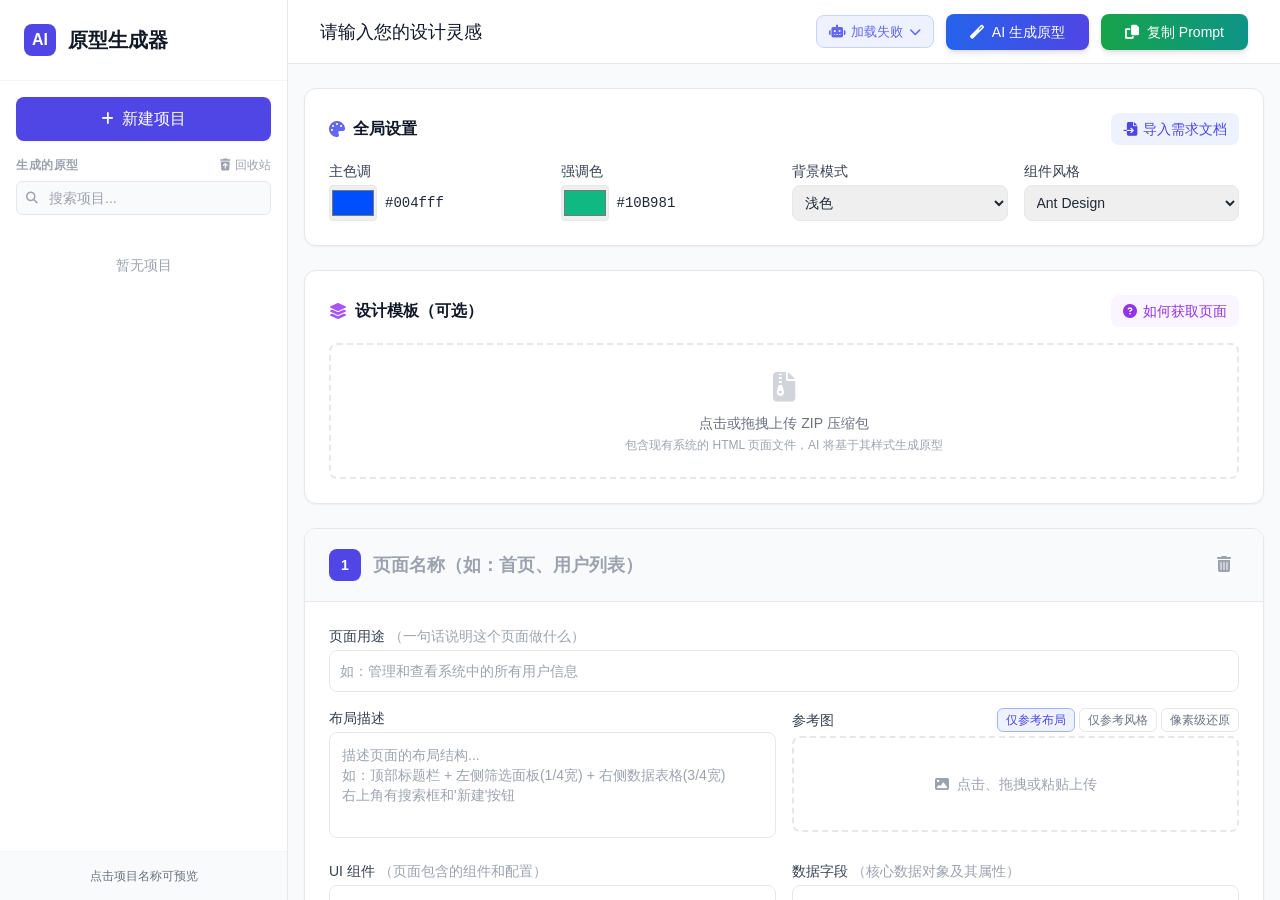
==== src/index.html @ 38dfa496 "增加历史项目提示词复制与作为新项目加载" ====
<!DOCTYPE html>
<html lang="zh-CN">

<head>
    <meta charset="UTF-8">
    <meta name="viewport" content="width=device-width, initial-scale=1.0">
    <title>AI 原型生成器</title>
    <script src="static/js/tailwindcss.js"></script>
    <link rel="stylesheet" href="static/css/all.min.css">
    <style>
        body {
            font-family: -apple-system, BlinkMacSystemFont, "Segoe UI", Roboto, "Helvetica Neue", Arial, sans-serif;
        }

        .scrollbar-thin::-webkit-scrollbar {
            width: 6px;
        }

        .scrollbar-thin::-webkit-scrollbar-track {
            background: transparent;
        }

        .scrollbar-thin::-webkit-scrollbar-thumb {
            background: #cbd5e1;
            border-radius: 3px;
        }

        .scrollbar-thin::-webkit-scrollbar-thumb:hover {
            background: #94a3b8;
        }

        /* 2行文本截断 */
        .line-clamp-2 {
            display: -webkit-box;
            -webkit-line-clamp: 2;
            line-clamp: 2;
            -webkit-box-orient: vertical;
            overflow: hidden;
            word-break: break-all;
        }

        /* 模型选择器 */
        .model-selector {
            position: relative;
        }

        .model-selector-btn {
            display: flex;
            align-items: center;
            gap: 6px;
            padding: 6px 12px;
            border-radius: 8px;
            font-size: 13px;
            color: #6366f1;
            background: #eef2ff;
            border: 1px solid #c7d2fe;
            cursor: pointer;
            transition: all 0.15s;
            white-space: nowrap;
        }

        .model-selector-btn:hover {
            background: #e0e7ff;
            border-color: #a5b4fc;
        }

        .model-dropdown {
            position: absolute;
            top: calc(100% + 4px);
            right: 0;
            background: white;
            border: 1px solid #e5e7eb;
            border-radius: 10px;
            box-shadow: 0 10px 25px rgba(0, 0, 0, 0.12);
            min-width: 220px;
            z-index: 100;
            display: none;
            overflow: hidden;
        }

        .model-dropdown.show {
            display: block;
        }

        .model-dropdown-item {
            display: flex;
            align-items: center;
            gap: 8px;
            padding: 10px 14px;
            font-size: 13px;
            cursor: pointer;
            transition: background 0.1s;
            border-bottom: 1px solid #f3f4f6;
        }

        .model-dropdown-item:last-child {
            border-bottom: none;
        }

        .model-dropdown-item:hover {
            background: #f9fafb;
        }

        .model-dropdown-item.active {
            background: #eef2ff;
            color: #4f46e5;
            font-weight: 500;
        }

        .model-dropdown-item .check {
            width: 16px;
            color: #6366f1;
        }

        .model-dropdown-footer {
            padding: 8px 14px;
            border-top: 1px solid #e5e7eb;
            background: #f9fafb;
        }

        /* 参考图选项按钮 */
        .similarity-btn {
            display: inline-flex;
            align-items: center;
            padding: 2px 8px;
            font-size: 12px;
            border-radius: 6px;
            border: 1px solid #e5e7eb;
            background: #fff;
            color: #6b7280;
            cursor: pointer;
            transition: all 0.15s;
            user-select: none;
        }

        .similarity-btn:hover {
            border-color: #a5b4fc;
            color: #4f46e5;
        }

        .similarity-btn.active {
            background: #eef2ff;
            border-color: #a5b4fc;
            color: #4f46e5;
            font-weight: 500;
        }

        /* 导出弹窗样式 */
        .export-mode-btn {
            display: flex;
            flex-direction: column;
            align-items: center;
            gap: 6px;
            padding: 14px 10px;
            border-radius: 10px;
            border: 2px solid #e5e7eb;
            background: #fff;
            cursor: pointer;
            transition: all 0.15s;
            flex: 1;
            min-width: 0;
        }

        .export-mode-btn:hover {
            border-color: #a5b4fc;
            background: #fafafa;
        }

        .export-mode-btn.active {
            border-color: #6366f1;
            background: #eef2ff;
        }

        .export-mode-btn .icon {
            font-size: 20px;
        }

        .export-mode-btn .label {
            font-size: 12px;
            font-weight: 600;
            color: #374151;
        }

        .export-mode-btn .desc {
            font-size: 11px;
            color: #9ca3af;
            text-align: center;
            line-height: 1.3;
        }

        .export-mode-btn.active .label {
            color: #4f46e5;
        }

        .export-mode-btn.active .desc {
            color: #818cf8;
        }

        .github-setup-step {
            display: flex;
            align-items: flex-start;
            gap: 12px;
            padding: 10px 0;
            border-bottom: 1px solid #f3f4f6;
        }

        .github-setup-step:last-child {
            border-bottom: none;
        }

        .github-setup-step .step-num {
            width: 22px;
            height: 22px;
            border-radius: 50%;
            background: #6366f1;
            color: #fff;
            font-size: 11px;
            font-weight: 700;
            display: flex;
            align-items: center;
            justify-content: center;
            flex-shrink: 0;
            margin-top: 1px;
        }
    </style>
</head>

<body class="bg-gray-50 text-gray-800 h-screen flex overflow-hidden">

    <!-- 左侧边栏: 项目列表 -->
    <aside class="w-72 bg-white border-r border-gray-200 flex flex-col">
        <div class="p-6 border-b border-gray-100 flex items-center gap-3">
            <div class="w-8 h-8 bg-indigo-600 rounded-lg flex items-center justify-center text-white font-bold">AI</div>
            <h1 class="text-xl font-bold text-gray-900">原型生成器</h1>
        </div>

        <div class="p-4">
            <button id="createNewBtn"
                class="w-full bg-indigo-600 hover:bg-indigo-700 text-white font-medium py-2.5 px-4 rounded-lg shadow-sm transition-all flex items-center justify-center gap-2">
                <i class="fas fa-plus text-sm"></i>
                <span>新建项目</span>
            </button>
        </div>

        <div class="px-4 pb-2">
            <div class="flex items-center justify-between">
                <h3 class="text-xs font-semibold text-gray-400 uppercase tracking-wider">生成的原型</h3>
                <button id="recycleBinBtn"
                    class="text-xs text-gray-400 hover:text-indigo-600 flex items-center gap-1 transition-colors"
                    title="回收站">
                    <i class="fas fa-trash-restore"></i>回收站
                </button>
            </div>
            <div class="mt-2 relative">
                <input type="text" id="projectSearch" placeholder="搜索项目..."
                    class="w-full pl-8 pr-3 py-1.5 text-sm border border-gray-200 rounded-md focus:outline-none focus:ring-1 focus:ring-indigo-500 bg-gray-50">
                <i class="fas fa-search absolute left-2.5 top-1/2 -translate-y-1/2 text-gray-400 text-xs"></i>
            </div>
        </div>

        <div id="projectList" class="flex-1 overflow-y-auto px-3 space-y-3 pb-4 scrollbar-thin">
            <div class="text-center py-8 text-gray-400 text-sm">加载中...</div>
        </div>

        <div class="p-4 border-t border-gray-100 bg-gray-50 text-xs text-gray-500 text-center">
            点击项目名称可预览
        </div>
    </aside>

    <!-- 主内容区 -->
    <main class="flex-1 flex flex-col min-w-0 overflow-hidden">

        <!-- 顶栏 -->
        <header class="bg-white border-b border-gray-200 h-16 flex items-center justify-between px-8">
            <h2 id="headerTitle" class="text-lg font-medium text-gray-900">请输入您的设计灵感</h2>
            <div class="flex items-center gap-3">
                <!-- 模型选择器 -->
                <div class="model-selector" id="modelSelector">
                    <button class="model-selector-btn" id="modelSelectorBtn" onclick="toggleModelDropdown(event)">
                        <i class="fas fa-robot"></i>
                        <span id="currentModelName">加载中...</span>
                        <i class="fas fa-chevron-down text-xs"></i>
                    </button>
                    <div class="model-dropdown" id="modelDropdown">
                        <div id="modelDropdownList">
                            <!-- 动态填充 -->
                        </div>
                        <div class="model-dropdown-footer">
                            <button onclick="openModelManager()"
                                class="text-xs text-indigo-600 hover:text-indigo-800 flex items-center gap-1 w-full justify-center py-1 transition">
                                <i class="fas fa-cog"></i> 管理模型
                            </button>
                        </div>
                    </div>
                </div>
                <button id="aiGenerateBtn"
                    class="bg-gradient-to-r from-blue-600 to-indigo-600 hover:from-blue-700 hover:to-indigo-700 text-white px-6 py-2 rounded-lg text-sm font-medium shadow-md hover:shadow-lg transition-all flex items-center gap-2">
                    <i class="fas fa-magic"></i> AI 生成原型
                </button>
                <button id="copyPromptBtn"
                    class="bg-gradient-to-r from-green-600 to-teal-600 hover:from-green-700 hover:to-teal-700 text-white px-6 py-2 rounded-lg text-sm font-medium shadow-md hover:shadow-lg transition-all flex items-center gap-2">
                    <i class="fas fa-copy"></i> 复制 Prompt
                </button>
            </div>
        </header>

        <!-- 工作区 -->
        <div class="flex-1 overflow-y-auto px-4 py-6">
            <div class="max-w-5xl mx-auto space-y-6">

                <!-- 全局设置 -->
                <section class="bg-white rounded-xl shadow-sm border border-gray-200 p-6">
                    <div class="flex items-center justify-between mb-4">
                        <h3 class="font-bold text-gray-900 flex items-center gap-2">
                            <i class="fas fa-palette text-indigo-500"></i> 全局设置
                        </h3>
                        <button id="importDocBtn" onclick="importRequirementsDoc()"
                            class="px-3 py-1.5 text-sm font-medium text-indigo-600 bg-indigo-50 hover:bg-indigo-100 rounded-lg transition-colors flex items-center gap-1.5">
                            <i class="fas fa-file-import"></i> 导入需求文档
                        </button>
                    </div>
                    <div class="grid grid-cols-2 md:grid-cols-4 gap-4">
                        <div>
                            <label class="block text-sm font-medium text-gray-700 mb-1">主色调</label>
                            <div class="flex items-center gap-2">
                                <input type="color" id="primaryColor" value="#004fff"
                                    class="h-9 w-12 rounded border cursor-pointer">
                                <span id="primaryColorValue" class="text-sm font-mono">#004fff</span>
                            </div>
                        </div>
                        <div>
                            <label class="block text-sm font-medium text-gray-700 mb-1">强调色</label>
                            <div class="flex items-center gap-2">
                                <input type="color" id="secondaryColor" value="#10B981"
                                    class="h-9 w-12 rounded border cursor-pointer">
                                <span id="secondaryColorValue" class="text-sm font-mono">#10B981</span>
                            </div>
                        </div>
                        <div>
                            <label class="block text-sm font-medium text-gray-700 mb-1">背景模式</label>
                            <select id="backgroundMode" class="w-full rounded-lg border-gray-200 border p-2 text-sm">
                                <option value="light">浅色</option>
                                <option value="dark">深色</option>
                            </select>
                        </div>
                        <div>
                            <label class="block text-sm font-medium text-gray-700 mb-1">组件风格</label>
                            <select id="componentStyle" class="w-full rounded-lg border-gray-200 border p-2 text-sm">
                                <option value="Ant Design">Ant Design</option>
                                <option value="Material Design">Material Design</option>
                                <option value="Tailwind UI">Tailwind UI</option>
                            </select>
                        </div>
                    </div>
                </section>

                <!-- 设计模板上传 -->
                <section class="bg-white rounded-xl shadow-sm border border-gray-200 p-6">
                    <div class="flex items-center justify-between mb-4">
                        <h3 class="font-bold text-gray-900 flex items-center gap-2">
                            <i class="fas fa-layer-group text-purple-500"></i> 设计模板（可选）
                        </h3>
                        <button onclick="showCaptureHelp()"
                            class="px-3 py-1.5 text-sm font-medium text-purple-600 bg-purple-50 hover:bg-purple-100 rounded-lg transition-colors flex items-center gap-1.5">
                            <i class="fas fa-question-circle"></i> 如何获取页面
                        </button>
                    </div>
                    <div id="templateUploadZone"
                        class="border-2 border-dashed border-gray-200 rounded-lg p-6 text-center hover:border-purple-400 cursor-pointer transition-colors"
                        onclick="document.getElementById('templateZipInput').click()"
                        ondragover="event.preventDefault(); this.classList.add('border-purple-400','bg-purple-50')"
                        ondragleave="this.classList.remove('border-purple-400','bg-purple-50')"
                        ondrop="event.preventDefault(); this.classList.remove('border-purple-400','bg-purple-50'); handleTemplateZip(event.dataTransfer.files[0])">
                        <input type="file" id="templateZipInput" class="hidden" accept=".zip"
                            onchange="handleTemplateZip(this.files[0])">
                        <div id="templateUploadContent">
                            <i class="fas fa-file-archive text-3xl text-gray-300 mb-2"></i>
                            <p class="text-sm text-gray-500">点击或拖拽上传 ZIP 压缩包</p>
                            <p class="text-xs text-gray-400 mt-1">包含现有系统的 HTML 页面文件，AI 将基于其样式生成原型</p>
                        </div>
                    </div>
                    <!-- 上传后显示的文件列表 -->
                    <div id="templateFileInfo" class="hidden mt-3">
                        <div class="flex items-center justify-between bg-green-50 border border-green-200 rounded-lg px-4 py-3">
                            <div class="flex items-center gap-2">
                                <i class="fas fa-check-circle text-green-500"></i>
                                <span id="templateFileName" class="text-sm font-medium text-green-700"></span>
                            </div>
                            <button onclick="removeTemplate()" class="text-gray-400 hover:text-red-500 transition">
                                <i class="fas fa-times"></i>
                            </button>
                        </div>
                        <div id="templateFileList" class="mt-2 text-xs text-gray-500 pl-2"></div>
                    </div>
                </section>

                <!-- 页面列表 -->
                <div id="pageCardsContainer" class="space-y-6">
                    <!-- 页面卡片将在这里动态添加 -->
                </div>

                <!-- 添加页面按钮 -->
                <button id="addPageBtn"
                    class="w-full border-2 border-dashed border-gray-300 text-gray-500 hover:border-indigo-500 hover:text-indigo-600 py-4 rounded-xl transition-all flex items-center justify-center gap-2">
                    <i class="fas fa-plus"></i> 添加新页面
                </button>

            </div>
        </div>
    </main>

    <!-- 流式生成预览弹窗 -->
    <div id="loadingModal"
        class="fixed inset-0 bg-gray-900/60 hidden items-center justify-center z-50 backdrop-blur-sm">
        <div class="bg-white rounded-2xl shadow-2xl w-full max-w-4xl max-h-[80vh] mx-4 overflow-hidden flex flex-col">
            <!-- 头部 -->
            <div class="flex items-center justify-between px-6 py-4 border-b border-gray-100">
                <div class="flex items-center gap-3">
                    <div class="w-7 h-7 border-3 border-indigo-200 border-t-indigo-600 rounded-full animate-spin"></div>
                    <div>
                        <h3 class="font-semibold text-gray-800 text-sm">AI 正在生成...</h3>
                        <p id="streamProgress" class="text-xs text-gray-400">准备中</p>
                    </div>
                </div>
                <button onclick="hideStreamingModal()"
                        class="text-gray-400 hover:text-gray-600 p-2 rounded-lg hover:bg-gray-100 transition-colors">
                    <i class="fas fa-times"></i>
                </button>
            </div>
            <!-- 流式内容预览 -->
            <div id="streamPreview"
                 class="p-4 overflow-y-auto max-h-[60vh] font-mono text-xs text-gray-600 bg-gray-50 whitespace-pre-wrap break-all leading-relaxed">
                等待AI响应...
            </div>
        </div>
    </div>

    <!-- 图片预览弹窗 -->
    <div id="imagePreviewModal"
        class="fixed inset-0 bg-black/90 hidden items-center justify-center z-50 cursor-zoom-out"
        onclick="this.classList.add('hidden')">
        <img id="fullSizeImage" class="max-w-[90vw] max-h-[90vh] object-contain rounded shadow-2xl" src=""
            alt="Preview">
    </div>

    <!-- Toast提示 -->
    <div id="toast"
        class="fixed bottom-6 right-6 bg-gray-900 text-white px-6 py-3 rounded-lg shadow-lg transform translate-y-20 opacity-0 transition-all duration-300 flex items-center gap-3 z-[9999]">
        <i id="toastIcon" class="fas fa-check-circle text-green-400"></i>
        <span id="toastMessage">操作成功</span>
    </div>

    <!-- 记录查看模态框 -->
    <div id="recordModal" class="fixed inset-0 z-50 hidden items-center justify-center">
        <div id="recordModalOverlay" class="absolute inset-0 bg-gray-900/60 backdrop-blur-sm"></div>
        <div class="relative bg-white rounded-2xl shadow-2xl w-full max-w-2xl max-h-[80vh] overflow-hidden mx-4">
            <!-- 头部 -->
            <div class="flex items-center justify-between px-6 py-4 border-b border-gray-100 bg-gray-50">
                <h3 class="font-bold text-lg text-gray-900 flex items-center gap-2">
                    <i class="fas fa-history text-indigo-500"></i> 项目记录
                </h3>
                <button id="closeRecordModal" class="text-gray-400 hover:text-gray-600 p-2">
                    <i class="fas fa-times"></i>
                </button>
            </div>

            <!-- 内容区 -->
            <div id="recordContent" class="p-6 overflow-y-auto max-h-[50vh]">
                <!-- 动态填充 -->
            </div>

            <!-- 底部操作 -->
            <div class="px-6 py-4 border-t border-gray-100 bg-gray-50 flex justify-end gap-3">
                <button onclick="closeRecordModal()"
                    class="px-4 py-2 text-gray-600 hover:bg-gray-100 rounded-lg transition">
                    关闭
                </button>
                <button id="copyPromptFromRecord"
                    class="px-4 py-2 text-gray-600 hover:bg-gray-100 border border-gray-300 rounded-lg transition flex items-center gap-2">
                    <i class="fas fa-copy"></i> 复制提示词
                </button>
                <button id="loadAsNewProject"
                    class="px-4 py-2 bg-green-600 hover:bg-green-700 text-white rounded-lg transition flex items-center gap-2">
                    <i class="fas fa-file-import"></i> 作为新项目加载
                </button>
                <button id="regenerateFromRecord"
                    class="px-4 py-2 bg-indigo-600 hover:bg-indigo-700 text-white rounded-lg transition flex items-center gap-2">
                    <i class="fas fa-redo"></i> 加载并重新生成
                </button>
            </div>
        </div>
    </div>

    <!-- 回收站弹窗 -->
    <div id="recycleBinModal" class="fixed inset-0 z-50 hidden items-center justify-center">
        <div id="recycleBinOverlay" class="absolute inset-0 bg-gray-900/60 backdrop-blur-sm"></div>
        <div class="relative bg-white rounded-2xl shadow-2xl w-full max-w-lg max-h-[70vh] overflow-hidden mx-4">
            <!-- 头部 -->
            <div class="flex items-center justify-between px-6 py-4 border-b border-gray-100 bg-gray-50">
                <h3 class="font-bold text-lg text-gray-900 flex items-center gap-2">
                    <i class="fas fa-trash-restore text-orange-500"></i> 回收站
                </h3>
                <button id="closeRecycleBinModal" class="text-gray-400 hover:text-gray-600 p-2">
                    <i class="fas fa-times"></i>
                </button>
            </div>

            <!-- 内容区 -->
            <div id="recycleBinContent" class="p-4 overflow-y-auto max-h-[50vh]">
                <div class="text-center py-8 text-gray-400 text-sm">加载中...</div>
            </div>
        </div>
    </div>

    <!-- 标题编辑弹窗 -->
    <div id="editTitleModal" class="fixed inset-0 z-50 hidden items-center justify-center">
        <div id="editTitleOverlay" class="absolute inset-0 bg-gray-900/60 backdrop-blur-sm"></div>
        <div class="relative bg-white rounded-xl shadow-2xl w-full max-w-md mx-4">
            <div class="px-6 py-4 border-b border-gray-100">
                <h3 class="font-bold text-gray-900">编辑项目标题</h3>
            </div>
            <div class="p-6">
                <input type="hidden" id="editProjectId">
                <input type="text" id="editTitleInput"
                    class="w-full px-4 py-2 border border-gray-200 rounded-lg focus:outline-none focus:ring-2 focus:ring-indigo-500 focus:border-transparent"
                    placeholder="输入新标题...">
            </div>
            <div class="px-6 py-4 border-t border-gray-100 bg-gray-50 flex justify-end gap-3">
                <button onclick="closeEditTitleModal()"
                    class="px-4 py-2 text-gray-600 hover:bg-gray-100 rounded-lg transition">取消</button>
                <button onclick="saveProjectTitle()"
                    class="px-4 py-2 bg-indigo-600 hover:bg-indigo-700 text-white rounded-lg transition">保存</button>
            </div>
        </div>
    </div>

    <!-- 模型管理弹窗 -->
    <div id="modelManagerModal" class="fixed inset-0 z-50 hidden items-center justify-center">
        <div id="modelManagerOverlay" class="absolute inset-0 bg-gray-900/60 backdrop-blur-sm"
            onclick="closeModelManager()"></div>
        <div class="relative bg-white rounded-2xl shadow-2xl w-full max-w-3xl max-h-[80vh] overflow-hidden mx-4">
            <!-- 头部 -->
            <div class="flex items-center justify-between px-6 py-4 border-b border-gray-100 bg-gray-50">
                <h3 class="font-bold text-lg text-gray-900 flex items-center gap-2">
                    <i class="fas fa-robot text-indigo-500"></i> 模型管理
                </h3>
                <button onclick="closeModelManager()" class="text-gray-400 hover:text-gray-600 p-2">
                    <i class="fas fa-times"></i>
                </button>
            </div>

            <!-- 左右布局 -->
            <div class="flex" style="height: calc(80vh - 65px); max-height: 520px;">
                <!-- 左侧：模型列表 -->
                <div class="w-1/2 border-r border-gray-100 flex flex-col">
                    <div class="px-4 pt-3 pb-2 flex items-center justify-between">
                        <span class="text-xs font-semibold text-gray-400 uppercase tracking-wider">模型列表</span>
                        <button onclick="resetModelForm()"
                            class="text-xs text-indigo-600 hover:text-indigo-800 flex items-center gap-1 transition">
                            <i class="fas fa-plus"></i> 添加
                        </button>
                    </div>
                    <div id="modelManagerList" class="flex-1 overflow-y-auto px-3 pb-3 space-y-2 scrollbar-thin">
                        <!-- 动态填充 -->
                    </div>
                </div>

                <!-- 右侧：添加/编辑表单 -->
                <div class="w-1/2 flex flex-col bg-gray-50/50">
                    <div class="px-5 pt-4 pb-3">
                        <h4 id="modelFormTitle" class="text-sm font-semibold text-gray-700">添加新模型</h4>
                    </div>
                    <div class="flex-1 overflow-y-auto px-5 pb-4">
                        <input type="hidden" id="editModelId">
                        <div class="grid grid-cols-2 gap-3 mb-3">
                            <div>
                                <label class="block text-xs text-gray-500 mb-1">显示名称 <span
                                        class="text-red-400">*</span></label>
                                <input type="text" id="modelFormName" placeholder="如: GPT-4o"
                                    class="w-full px-3 py-1.5 text-sm border border-gray-200 rounded-lg focus:outline-none focus:ring-1 focus:ring-indigo-500">
                            </div>
                            <div>
                                <label class="block text-xs text-gray-500 mb-1">提供商</label>
                                <input type="text" id="modelFormProvider" placeholder="如: OpenAI"
                                    class="w-full px-3 py-1.5 text-sm border border-gray-200 rounded-lg focus:outline-none focus:ring-1 focus:ring-indigo-500">
                            </div>
                        </div>
                        <div class="mb-3">
                            <label class="block text-xs text-gray-500 mb-1">模型标识 (API model 参数) <span
                                    class="text-red-400">*</span></label>
                            <input type="text" id="modelFormModel" placeholder="如: gpt-4o"
                                class="w-full px-3 py-1.5 text-sm border border-gray-200 rounded-lg focus:outline-none focus:ring-1 focus:ring-indigo-500">
                        </div>
                        <div class="mb-3">
                            <label class="block text-xs text-gray-500 mb-1">API Base URL <span
                                    class="text-red-400">*</span></label>
                            <input type="text" id="modelFormBaseUrl" placeholder="如: https://api.openai.com/v1"
                                class="w-full px-3 py-1.5 text-sm border border-gray-200 rounded-lg focus:outline-none focus:ring-1 focus:ring-indigo-500">
                        </div>
                        <div class="mb-3">
                            <label class="block text-xs text-gray-500 mb-1">API Key <span
                                    class="text-red-400">*</span></label>
                            <input type="password" id="modelFormApiKey" placeholder="sk-..."
                                class="w-full px-3 py-1.5 text-sm border border-gray-200 rounded-lg focus:outline-none focus:ring-1 focus:ring-indigo-500">
                        </div>
                        <div class="mb-4">
                            <label class="flex items-center gap-2 cursor-pointer select-none">
                                <input type="checkbox" id="modelFormMultimodal"
                                    class="w-4 h-4 text-indigo-600 border-gray-300 rounded focus:ring-indigo-500">
                                <span class="text-sm text-gray-700">多模态</span>
                                <span class="text-xs text-gray-400">（支持图片识别）</span>
                            </label>
                        </div>
                        <div class="flex gap-3 mb-3">
                            <div class="flex-1">
                                <label class="block text-xs text-gray-500 mb-1">Max Tokens</label>
                                <input type="number" id="modelFormMaxTokens" placeholder="如: 4096"
                                    class="w-full px-3 py-1.5 text-sm border border-gray-200 rounded-lg focus:outline-none focus:ring-1 focus:ring-indigo-500">
                            </div>
                            <div class="flex-1">
                                <label class="block text-xs text-gray-500 mb-1">超时时间 (秒)</label>
                                <input type="number" id="modelFormTimeout" placeholder="如: 300"
                                    class="w-full px-3 py-1.5 text-sm border border-gray-200 rounded-lg focus:outline-none focus:ring-1 focus:ring-indigo-500">
                            </div>
                        </div>
                        <div class="flex gap-2">
                            <button onclick="saveModelForm()"
                                class="flex-1 bg-indigo-600 hover:bg-indigo-700 text-white py-2 rounded-lg text-sm font-medium transition">
                                <i class="fas fa-save"></i> 保存
                            </button>
                            <button onclick="resetModelForm()"
                                class="px-4 py-2 text-gray-600 hover:bg-gray-100 rounded-lg text-sm transition">
                                取消
                            </button>
                        </div>
                    </div>
                </div>
            </div>
        </div>
    </div>

    <!-- 导出 & 分享弹窗 -->
    <div id="exportModal" class="fixed inset-0 z-50 hidden items-center justify-center">
        <div id="exportModalOverlay" class="absolute inset-0 bg-gray-900/60 backdrop-blur-sm"
            onclick="closeExportModal()"></div>
        <div class="relative bg-white rounded-2xl shadow-2xl w-full max-w-lg mx-4 overflow-hidden">
            <!-- 头部 -->
            <div
                class="flex items-center justify-between px-6 py-4 border-b border-gray-100 bg-gradient-to-r from-indigo-50 to-purple-50">
                <div>
                    <h3 class="font-bold text-lg text-gray-900 flex items-center gap-2">
                        <i class="fas fa-paper-plane text-indigo-500"></i> 导出 & 分享
                    </h3>
                    <p id="exportModalProjectName" class="text-sm text-gray-500 mt-0.5"></p>
                </div>
                <button onclick="closeExportModal()"
                    class="text-gray-400 hover:text-gray-600 p-2 rounded-lg hover:bg-white/60 transition">
                    <i class="fas fa-times"></i>
                </button>
            </div>

            <div class="p-5 space-y-5">
                <!-- 本地导出区 -->
                <div>
                    <h4 class="text-sm font-semibold text-gray-700 mb-3 flex items-center gap-2">
                        <i class="fas fa-download text-blue-500"></i> 本地导出
                    </h4>
                    <div class="grid grid-cols-2 gap-2 mb-3">
                        <div class="export-mode-btn active" id="exportModePreview"
                            onclick="selectExportMode('preview')">
                            <span class="icon">🖼️</span>
                            <span class="label">纯净版</span>
                            <span class="desc">直接在浏览器<br>打开查看</span>
                        </div>
                        <div class="export-mode-btn" id="exportModeDev" onclick="selectExportMode('dev')">
                            <span class="icon">🔬</span>
                            <span class="label">研发版</span>
                            <span class="desc">含PRD文档<br>和页面流程图</span>
                        </div>
                        <div class="export-mode-btn" id="exportModeEmbedded" onclick="selectExportMode('embedded')">
                            <span class="icon">📦</span>
                            <span class="label">内嵌版</span>
                            <span class="desc">单文件分享<br>图片内嵌其中</span>
                        </div>
                        <div class="export-mode-btn" id="exportModeFigma" onclick="selectExportMode('figma')">
                            <span class="icon">🎨</span>
                            <span class="label">Figma</span>
                            <span class="desc">导出JSON<br>在Figma中导入</span>
                        </div>
                    </div>
                    <button onclick="doLocalExport()" id="localExportBtn"
                        class="w-full bg-blue-600 hover:bg-blue-700 text-white py-2.5 rounded-lg text-sm font-medium transition flex items-center justify-center gap-2">
                        <i class="fas fa-download"></i> <span id="exportBtnText">导出到本地</span>
                    </button>
                </div>

                <div class="border-t border-gray-100"></div>

                <!-- GitHub Pages 发布区 -->
                <div>
                    <h4 class="text-sm font-semibold text-gray-700 mb-3 flex items-center gap-2">
                        <i class="fab fa-github text-gray-800"></i> 在线分享 (GitHub Pages)
                        <span class="text-xs text-gray-400 font-normal">发布后可分享链接给任何人</span>
                    </h4>

                    <!-- 未配置 GitHub 时显示 -->
                    <div id="githubNotConfigured" class="hidden">
                        <div
                            class="bg-amber-50 border border-amber-200 rounded-lg p-3 mb-3 flex items-start gap-2 text-sm text-amber-700">
                            <i class="fas fa-exclamation-triangle mt-0.5 flex-shrink-0"></i>
                            <span>需要先配置 GitHub Token 才能使用发布功能</span>
                        </div>
                        <button onclick="openGithubSetup()"
                            class="w-full border-2 border-dashed border-indigo-300 text-indigo-600 hover:border-indigo-500 hover:bg-indigo-50 py-2.5 rounded-lg text-sm font-medium transition flex items-center justify-center gap-2">
                            <i class="fas fa-cog"></i> 配置 GitHub（一次配置永久使用）
                        </button>
                    </div>

                    <!-- 已配置 GitHub 时显示 -->
                    <div id="githubConfigured" class="hidden space-y-3">
                        <div id="githubConfigInfo"
                            class="flex items-center justify-between bg-gray-50 rounded-lg px-3 py-2 text-sm">
                            <span class="text-gray-600 flex items-center gap-1.5">
                                <i class="fab fa-github text-gray-500"></i>
                                <span id="githubRepoDisplay" class="font-mono text-xs"></span>
                            </span>
                            <button onclick="openGithubSetup()"
                                class="text-xs text-indigo-500 hover:text-indigo-700 transition">修改配置</button>
                        </div>

                        <!-- 发布链接（已发布时显示） -->
                        <div id="githubPublishedInfo" class="hidden bg-green-50 border border-green-200 rounded-lg p-3">
                            <div class="flex items-center gap-2 mb-2">
                                <i class="fas fa-check-circle text-green-500"></i>
                                <span class="text-sm font-medium text-green-700">已发布</span>
                                <span class="text-xs text-green-500" id="githubPublishedAt"></span>
                            </div>
                            <div class="flex items-center gap-2">
                                <input id="githubPublishedUrl" type="text" readonly
                                    class="flex-1 text-xs bg-white border border-green-200 rounded px-2 py-1.5 text-gray-700 font-mono truncate cursor-pointer"
                                    onclick="this.select()">
                                <button onclick="copyGithubUrl()"
                                    class="flex-shrink-0 px-2 py-1.5 bg-green-600 text-white text-xs rounded hover:bg-green-700 transition"
                                    title="复制链接">
                                    <i class="fas fa-copy"></i>
                                </button>
                                <button onclick="openGithubUrl()"
                                    class="flex-shrink-0 px-2 py-1.5 bg-indigo-600 text-white text-xs rounded hover:bg-indigo-700 transition"
                                    title="在浏览器打开">
                                    <i class="fas fa-external-link-alt"></i>
                                </button>
                            </div>
                        </div>

                        <!-- 发布模式选择 -->
                        <div class="mb-3">
                            <label class="block text-xs font-medium text-gray-700 mb-1.5">发布模式</label>
                            <div class="flex bg-gray-100 rounded-lg p-1 gap-1">
                                <label class="flex-1 text-center cursor-pointer">
                                    <input type="radio" name="githubPublishMode" value="preview" class="peer sr-only"
                                        checked>
                                    <div
                                        class="py-1.5 text-xs font-medium text-gray-500 rounded-md peer-checked:bg-white peer-checked:text-indigo-600 peer-checked:shadow-sm transition">
                                        纯净版</div>
                                </label>
                                <label class="flex-1 text-center cursor-pointer">
                                    <input type="radio" name="githubPublishMode" value="dev" class="peer sr-only">
                                    <div
                                        class="py-1.5 text-xs font-medium text-gray-500 rounded-md peer-checked:bg-white peer-checked:text-indigo-600 peer-checked:shadow-sm transition">
                                        研发版</div>
                                </label>
                                <label class="flex-1 text-center cursor-pointer">
                                    <input type="radio" name="githubPublishMode" value="embedded" class="peer sr-only">
                                    <div
                                        class="py-1.5 text-xs font-medium text-gray-500 rounded-md peer-checked:bg-white peer-checked:text-indigo-600 peer-checked:shadow-sm transition">
                                        内嵌版</div>
                                </label>
                            </div>
                        </div>

                        <div class="flex gap-2">
                            <button onclick="doGitHubPublish()" id="githubPublishBtn"
                                class="flex-1 bg-gray-900 hover:bg-gray-700 text-white py-2.5 rounded-lg text-sm font-medium transition flex items-center justify-center gap-2">
                                <i class="fab fa-github"></i> <span id="githubPublishBtnText">立即发布</span>
                            </button>
                            <button onclick="doGitHubUnpublish()" id="githubUnpublishBtn"
                                class="hidden px-4 bg-red-50 hover:bg-red-100 text-red-600 border border-red-200 py-2.5 rounded-lg text-sm font-medium transition flex items-center justify-center gap-2"
                                title="取消发布并删除 GitHub 上的文件">
                                <i class="fas fa-trash-alt"></i> <span class="hidden sm:inline">取消发布</span>
                            </button>
                        </div>
                        <p class="text-xs text-center text-gray-400 mt-2">发布后约 1-3 分钟链接生效 · 更新内容可重新发布</p>
                    </div>
                </div>
            </div>
        </div>
    </div>

    <!-- GitHub 配置引导弹窗 -->
    <div id="githubSetupModal" class="fixed inset-0 z-[60] hidden items-center justify-center">
        <div class="absolute inset-0 bg-gray-900/70 backdrop-blur-sm" onclick="closeGithubSetup()"></div>
        <div class="relative bg-white rounded-2xl shadow-2xl w-full max-w-md mx-4 overflow-hidden">
            <!-- 头部 -->
            <div
                class="flex items-center justify-between px-6 py-4 border-b border-gray-100 bg-gradient-to-r from-gray-900 to-gray-800">
                <h3 class="font-bold text-white flex items-center gap-2">
                    <i class="fab fa-github"></i> 配置 GitHub Pages 发布
                </h3>
                <button onclick="closeGithubSetup()" class="text-gray-400 hover:text-white p-1 transition">
                    <i class="fas fa-times"></i>
                </button>
            </div>

            <div class="p-5">
                <!-- 步骤 1 -->
                <div class="github-setup-step">
                    <div class="step-num">1</div>
                    <div class="flex-1">
                        <p class="text-sm font-semibold text-gray-800 mb-1">创建 Personal Access Token</p>
                        <ol class="text-xs text-gray-500 space-y-0.5 list-none">
                            <li>① 打开 GitHub Settings → Developer settings → Tokens (classic)</li>
                            <li>② Token名称：填 <code class="bg-gray-100 px-1 rounded">prototype-publisher</code></li>
                            <li>③ 权限勾选：<strong>repo</strong>（私有仓库）或 <strong>public_repo</strong>（公开仓库）</li>
                            <li>④ 点击「Generate token」并复制</li>
                        </ol>
                        <button onclick="window.open('https://github.com/settings/tokens/new','_blank')"
                            class="mt-2 text-xs px-3 py-1.5 bg-gray-900 text-white rounded-lg hover:bg-gray-700 transition flex items-center gap-1.5 w-fit">
                            <i class="fab fa-github"></i> 打开 GitHub Token 设置页
                        </button>
                    </div>
                </div>

                <!-- 步骤 2 -->
                <div class="github-setup-step">
                    <div class="step-num">2</div>
                    <div class="flex-1">
                        <p class="text-sm font-semibold text-gray-800 mb-2">填写配置信息</p>
                        <div class="space-y-2">
                            <div>
                                <label class="text-xs text-gray-500 mb-1 block">GitHub 用户名 <span
                                        class="text-red-400">*</span></label>
                                <input type="text" id="setupUsername" placeholder="如: johndoe"
                                    class="w-full px-3 py-2 text-sm border border-gray-200 rounded-lg focus:outline-none focus:ring-2 focus:ring-indigo-500">
                            </div>
                            <div>
                                <label class="text-xs text-gray-500 mb-1 block">仓库名称（不存在会自动创建）</label>
                                <input type="text" id="setupRepo" placeholder="my-prototypes" value="my-prototypes"
                                    class="w-full px-3 py-2 text-sm border border-gray-200 rounded-lg focus:outline-none focus:ring-2 focus:ring-indigo-500">
                            </div>
                            <div>
                                <label class="text-xs text-gray-500 mb-1 block">Personal Access Token <span
                                        class="text-red-400">*</span></label>
                                <input type="password" id="setupToken" placeholder="ghp_..."
                                    class="w-full px-3 py-2 text-sm border border-gray-200 rounded-lg focus:outline-none focus:ring-2 focus:ring-indigo-500">
                            </div>
                        </div>
                    </div>
                </div>

                <!-- 测试结果 -->
                <div id="githubTestResult" class="hidden text-sm px-3 py-2 rounded-lg mb-3"></div>

                <!-- 操作按钮 -->
                <div class="flex gap-2 mt-4">
                    <button onclick="testGithubConnection()" id="testConnBtn"
                        class="flex-1 border border-gray-200 text-gray-700 hover:bg-gray-50 py-2 rounded-lg text-sm font-medium transition flex items-center justify-center gap-1.5">
                        <i class="fas fa-plug"></i> 测试连接
                    </button>
                    <button onclick="saveGithubConfig()" id="saveGithubBtn"
                        class="flex-1 bg-indigo-600 hover:bg-indigo-700 text-white py-2 rounded-lg text-sm font-medium transition flex items-center justify-center gap-1.5">
                        <i class="fas fa-save"></i> 保存配置
                    </button>
                </div>
            </div>
        </div>
    </div>

    <!-- 确认取消发布弹窗 -->
    <div id="unpublishConfirmModal" class="fixed inset-0 z-[70] hidden items-center justify-center">
        <div class="absolute inset-0 bg-gray-900/70 backdrop-blur-sm" onclick="closeUnpublishConfirmModal()"></div>
        <div class="relative bg-white rounded-2xl shadow-2xl w-full max-w-sm mx-4 overflow-hidden">
            <div class="p-6 text-center">
                <div
                    class="w-12 h-12 rounded-full bg-red-50 text-red-500 flex items-center justify-center mx-auto mb-4 text-xl">
                    <i class="fas fa-exclamation-triangle"></i>
                </div>
                <h3 class="text-lg font-bold text-gray-900 mb-2">确认取消发布？</h3>
                <p class="text-sm text-gray-500 mb-6">确定要取消发布此原型并从 GitHub Pages 删除相关文件吗？<br><span
                        class="text-red-500 font-medium mt-1 inline-block">此操作不可恢复。</span></p>
                <div class="flex gap-3 w-full">
                    <button onclick="closeUnpublishConfirmModal()"
                        class="flex-1 py-2.5 border border-gray-200 text-gray-700 hover:bg-gray-50 rounded-lg text-sm font-medium transition">
                        再想想
                    </button>
                    <button onclick="executeGitHubUnpublish()" id="confirmUnpublishBtn"
                        class="flex-1 py-2.5 bg-red-600 hover:bg-red-700 text-white rounded-lg text-sm font-medium transition flex items-center justify-center gap-2">
                        <i class="fas fa-trash-alt"></i> 确认取消
                    </button>
                </div>
            </div>
        </div>
    </div>

    <!-- 页面捕获帮助模态框 -->
    <div id="captureHelpModal"
        class="fixed inset-0 bg-gray-900/60 hidden items-center justify-center z-50 backdrop-blur-sm">
        <div class="bg-white rounded-2xl shadow-2xl w-full max-w-2xl max-h-[80vh] mx-4 overflow-hidden flex flex-col">
            <div class="flex items-center justify-between px-6 py-4 border-b border-gray-100">
                <h3 class="font-bold text-gray-900 flex items-center gap-2">
                    <i class="fas fa-camera text-purple-500"></i> 如何捕获现有系统页面
                </h3>
                <button onclick="closeCaptureHelp()"
                    class="text-gray-400 hover:text-gray-600 transition">
                    <i class="fas fa-times text-lg"></i>
                </button>
            </div>
            <div class="overflow-y-auto p-6 space-y-5">
                <!-- 方法一：SingleFile -->
                <div class="bg-blue-50 border border-blue-200 rounded-xl p-4">
                    <h4 class="font-semibold text-blue-800 flex items-center gap-2 mb-2">
                        <span class="bg-blue-600 text-white text-xs px-2 py-0.5 rounded-full">推荐</span>
                        方法一：SingleFile 扩展（最完整）
                    </h4>
                    <ol class="text-sm text-blue-700 space-y-1.5 list-decimal list-inside">
                        <li>安装 Chrome 扩展 <strong>SingleFile</strong></li>
                        <li>在现有系统中打开目标页面</li>
                        <li>点击 SingleFile 扩展图标，等待保存完成</li>
                        <li>自动下载为单个自包含 HTML 文件</li>
                        <li>将多个 HTML 文件打包成 ZIP 上传</li>
                    </ol>
                    <div class="flex flex-wrap gap-2 mt-3">
                        <span class="text-xs bg-blue-100 text-blue-600 px-2 py-0.5 rounded">跨域CSS全部内联</span>
                        <span class="text-xs bg-blue-100 text-blue-600 px-2 py-0.5 rounded">图片转为内嵌</span>
                        <span class="text-xs bg-blue-100 text-blue-600 px-2 py-0.5 rounded">VPN页面可用</span>
                        <span class="text-xs bg-blue-100 text-blue-600 px-2 py-0.5 rounded">完全离线可用</span>
                    </div>
                </div>

                <!-- 方法二：Bookmarklet -->
                <div class="bg-green-50 border border-green-200 rounded-xl p-4">
                    <h4 class="font-semibold text-green-800 flex items-center gap-2 mb-2">
                        <span class="bg-green-600 text-white text-xs px-2 py-0.5 rounded-full">快速</span>
                        方法二：页面捕获书签（零安装）
                    </h4>
                    <div class="my-3">
                        <a id="bookmarkletLink" href="#"
                            onclick="event.preventDefault(); alert('请将此按钮拖拽到浏览器书签栏使用，不要直接点击。')"
                            class="inline-flex items-center gap-2 px-4 py-2 bg-green-600 hover:bg-green-700 text-white rounded-lg text-sm font-medium cursor-move shadow-sm transition">
                            <i class="fas fa-bookmark"></i> 捕获页面 ← 拖到书签栏
                        </a>
                    </div>
                    <ol class="text-sm text-green-700 space-y-1.5 list-decimal list-inside">
                        <li>将上方绿色按钮<strong>拖拽</strong>到浏览器书签栏</li>
                        <li>在目标页面点击书签栏的「捕获页面」</li>
                        <li>自动下载 HTML 文件</li>
                        <li>将多个 HTML 打包成 ZIP 上传</li>
                    </ol>
                    <div class="flex flex-wrap gap-2 mt-3">
                        <span class="text-xs bg-green-100 text-green-600 px-2 py-0.5 rounded">无需安装</span>
                        <span class="text-xs bg-green-100 text-green-600 px-2 py-0.5 rounded">VPN页面可用</span>
                        <span class="text-xs bg-yellow-100 text-yellow-600 px-2 py-0.5 rounded">图片不内嵌</span>
                        <span class="text-xs bg-yellow-100 text-yellow-600 px-2 py-0.5 rounded">不含动态样式</span>
                    </div>
                </div>

                <!-- 方法三：Ctrl+S -->
                <div class="bg-gray-50 border border-gray-200 rounded-xl p-4">
                    <h4 class="font-semibold text-gray-700 mb-2">方法三：浏览器另存为</h4>
                    <p class="text-sm text-gray-600">
                        按 <kbd class="px-1.5 py-0.5 bg-gray-200 rounded text-xs font-mono">Ctrl+S</kbd>
                        保存类型选「网页，完整」，将保存的 HTML 和配套文件夹一起打包成 ZIP。
                    </p>
                </div>
            </div>
            <div class="px-6 py-4 border-t border-gray-100">
                <button onclick="closeCaptureHelp()"
                    class="w-full py-2.5 bg-gray-100 hover:bg-gray-200 text-gray-700 rounded-lg text-sm font-medium transition">
                    关闭
                </button>
            </div>
        </div>
    </div>

    <script src="script.js?v=20260225"></script>
</body>

</html>
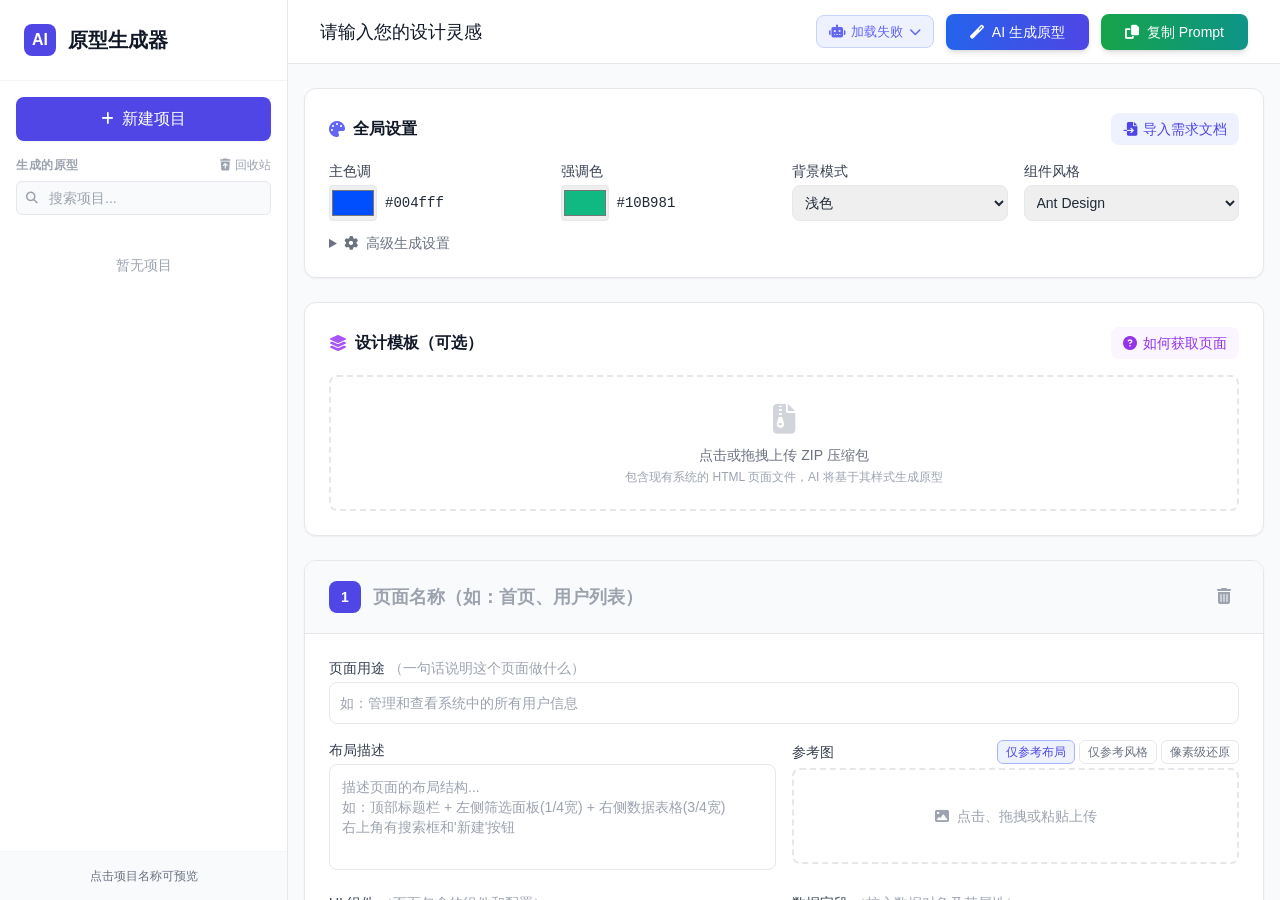
==== commit b2dae40c: "harness+sdd探索改造" ====
--- a/src/index.html
+++ b/src/index.html
@@ -352,6 +352,49 @@
                             </select>
                         </div>
                     </div>
+
+                    <!-- 高级生成设置（默认折叠） -->
+                    <details class="mt-3">
+                        <summary class="cursor-pointer text-sm text-gray-500 hover:text-indigo-600 select-none">
+                            <i class="fas fa-cog mr-1"></i> 高级生成设置
+                        </summary>
+                        <div class="mt-3 space-y-3 pl-1">
+                            <!-- 多页生成模式 -->
+                            <div class="flex items-center justify-between">
+                                <label class="text-sm text-gray-600">多页生成模式</label>
+                                <select id="multiPageMode" class="text-sm border border-gray-200 rounded-lg px-2 py-1.5">
+                                    <option value="conversation">多轮对话（推荐）</option>
+                                    <option value="independent">独立生成</option>
+                                </select>
+                            </div>
+                            <!-- 上下文压缩阈值 -->
+                            <div class="flex items-center justify-between">
+                                <label class="text-sm text-gray-600">上下文压缩阈值 (%)</label>
+                                <div class="flex items-center gap-2">
+                                    <input type="range" id="compactThreshold" min="40" max="85" value="65"
+                                           class="w-28" oninput="document.getElementById('compactThresholdValue').textContent=this.value+'%'">
+                                    <span id="compactThresholdValue" class="text-sm text-gray-500 w-8">65%</span>
+                                </div>
+                            </div>
+                            <!-- 生成策略 -->
+                            <div class="flex items-center justify-between">
+                                <label class="text-sm text-gray-600">生成策略</label>
+                                <select id="generationStrategy" class="text-sm border border-gray-200 rounded-lg px-2 py-1.5">
+                                    <option value="auto">自动（推荐）</option>
+                                    <option value="multi_round">强制多轮</option>
+                                    <option value="single">强制单次</option>
+                                </select>
+                            </div>
+                            <!-- 压缩方式 -->
+                            <div class="flex items-center justify-between">
+                                <label class="text-sm text-gray-600">上下文压缩方式</label>
+                                <select id="compactMode" class="text-sm border border-gray-200 rounded-lg px-2 py-1.5">
+                                    <option value="ai">AI 智能压缩（推荐）</option>
+                                    <option value="truncate">快速截断</option>
+                                </select>
+                            </div>
+                        </div>
+                    </details>
                 </section>
 
                 <!-- 设计模板上传 -->
@@ -620,6 +663,18 @@
                             <div class="flex-1">
                                 <label class="block text-xs text-gray-500 mb-1">超时时间 (秒)</label>
                                 <input type="number" id="modelFormTimeout" placeholder="如: 300"
+                                    class="w-full px-3 py-1.5 text-sm border border-gray-200 rounded-lg focus:outline-none focus:ring-1 focus:ring-indigo-500">
+                            </div>
+                        </div>
+                        <div class="flex gap-3 mb-3">
+                            <div class="flex-1">
+                                <label class="block text-xs text-gray-500 mb-1">上下文长度 <span class="text-gray-400">(tokens)</span></label>
+                                <input type="number" id="modelFormMaxContextTokens" placeholder="如: 128000"
+                                    class="w-full px-3 py-1.5 text-sm border border-gray-200 rounded-lg focus:outline-none focus:ring-1 focus:ring-indigo-500">
+                            </div>
+                            <div class="flex-1">
+                                <label class="block text-xs text-gray-500 mb-1">最大输出长度 <span class="text-gray-400">(tokens)</span></label>
+                                <input type="number" id="modelFormMaxOutputTokens" placeholder="如: 4096"
                                     class="w-full px-3 py-1.5 text-sm border border-gray-200 rounded-lg focus:outline-none focus:ring-1 focus:ring-indigo-500">
                             </div>
                         </div>
@@ -981,7 +1036,10 @@
         </div>
     </div>
 
-    <script src="script.js?v=20260225"></script>
+    <script src="static/js/diff.min.js"></script>
+    <script src="static/js/diff-viewer.js"></script>
+    <script src="script.js?v=20260507"></script>
+    <script src="generation-panel.js"></script>
 </body>
 
 </html>
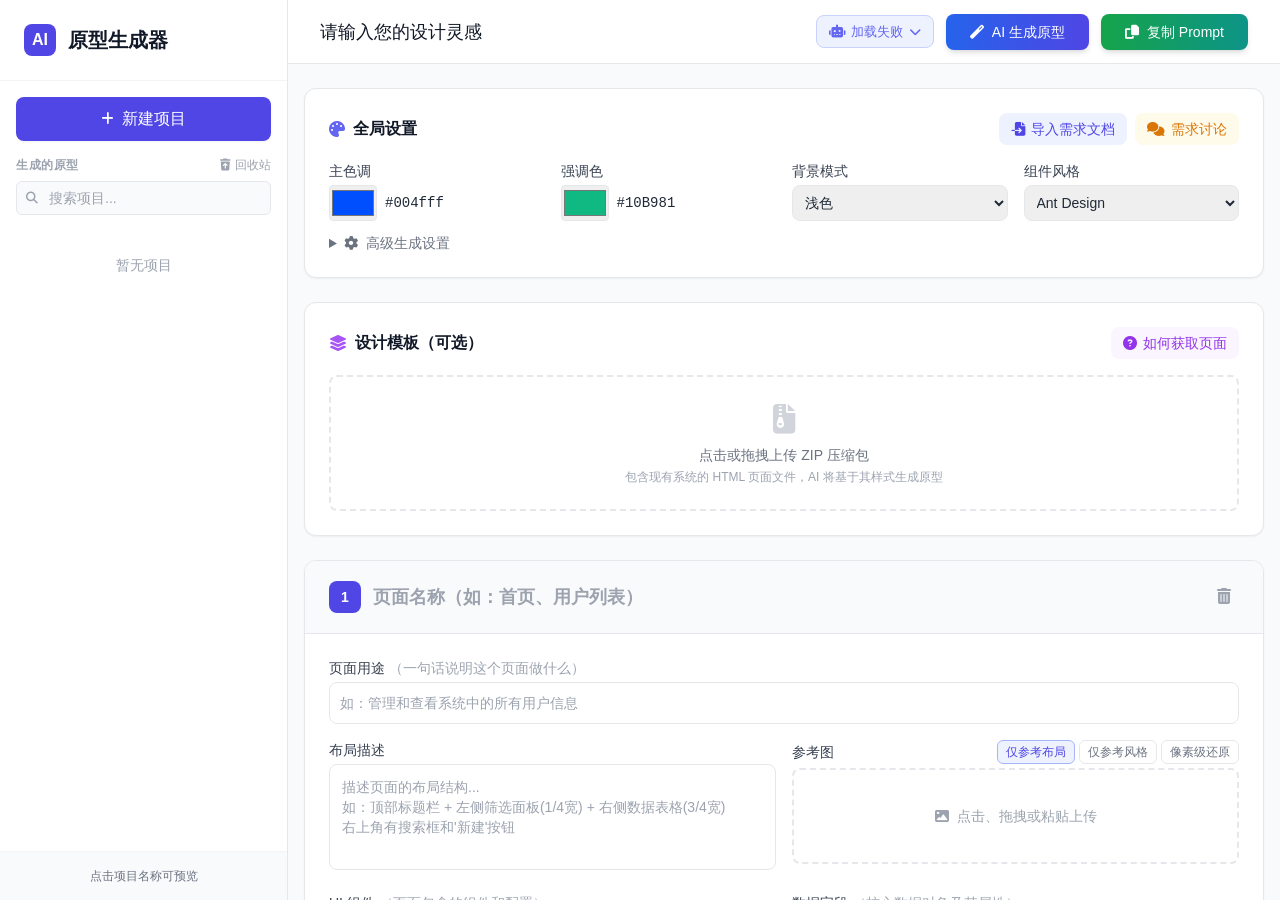
==== commit 54873fed: "需求讨论生成PRD" ====
--- a/src/index.html
+++ b/src/index.html
@@ -314,10 +314,16 @@
                         <h3 class="font-bold text-gray-900 flex items-center gap-2">
                             <i class="fas fa-palette text-indigo-500"></i> 全局设置
                         </h3>
-                        <button id="importDocBtn" onclick="importRequirementsDoc()"
-                            class="px-3 py-1.5 text-sm font-medium text-indigo-600 bg-indigo-50 hover:bg-indigo-100 rounded-lg transition-colors flex items-center gap-1.5">
-                            <i class="fas fa-file-import"></i> 导入需求文档
-                        </button>
+                        <div class="flex items-center gap-2">
+                            <button id="importDocBtn" onclick="importRequirementsDoc()"
+                                class="px-3 py-1.5 text-sm font-medium text-indigo-600 bg-indigo-50 hover:bg-indigo-100 rounded-lg transition-colors flex items-center gap-1.5">
+                                <i class="fas fa-file-import"></i> 导入需求文档
+                            </button>
+                            <button id="talkReqBtn" onclick="openPrdDiscussion()"
+                                class="px-3 py-1.5 text-sm font-medium text-amber-600 bg-amber-50 hover:bg-amber-100 rounded-lg transition-colors flex items-center gap-1.5">
+                                <i class="fas fa-comments"></i> 需求讨论
+                            </button>
+                        </div>
                     </div>
                     <div class="grid grid-cols-2 md:grid-cols-4 gap-4">
                         <div>
@@ -1036,6 +1042,137 @@
         </div>
     </div>
 
+    <!-- PRD 需求讨论弹窗 -->
+    <div id="prdDiscussionModal" class="hidden fixed inset-0 z-50">
+        <div class="absolute inset-0 bg-black/40" onclick="closePrdDiscussion()"></div>
+        <div class="absolute inset-4 md:inset-8 bg-white rounded-2xl shadow-2xl flex flex-col overflow-hidden">
+            <!-- 头部 -->
+            <div class="flex items-center justify-between px-6 py-4 border-b border-gray-100 flex-none">
+                <div class="flex items-center gap-3">
+                    <i class="fas fa-lightbulb text-amber-500 text-lg"></i>
+                    <h2 class="font-bold text-gray-900">需求讨论</h2>
+                    <span class="text-xs text-gray-400">通过对话明确需求，AI 生成 PRD</span>
+                </div>
+                <div class="flex items-center gap-3">
+                    <button onclick="newPrdDiscussion()" title="新建讨论"
+                        class="px-2 py-1 text-xs text-gray-500 hover:text-amber-600 hover:bg-amber-50 rounded transition">
+                        <i class="fas fa-plus"></i> 新建
+                    </button>
+                    <span id="prdDiscStatus" class="text-xs text-gray-400"></span>
+                    <button onclick="closePrdDiscussion()"
+                        class="w-8 h-8 flex items-center justify-center text-gray-400 hover:text-gray-600 hover:bg-gray-100 rounded-lg transition">
+                        <i class="fas fa-times"></i>
+                    </button>
+                </div>
+            </div>
+
+            <!-- 成熟度进度条 -->
+            <div class="flex items-center gap-1 px-6 py-2 bg-amber-50 border-b border-amber-100 flex-none">
+                <div class="maturity-step" data-level="RA0">0</div>
+                <div class="maturity-step" data-level="RA1">1</div>
+                <div class="maturity-step" data-level="RA2">2</div>
+                <div class="maturity-step" data-level="RA3">3</div>
+                <div class="maturity-step" data-level="RA4">4</div>
+                <div class="maturity-step" data-level="RA5">5</div>
+                <span class="maturity-label" id="maturityLabel" style="font-size:11px;color:#92400e;margin-left:8px;">RA0 · 模糊想法</span>
+            </div>
+
+            <!-- 主体 -->
+            <div class="flex-1 flex min-h-0 overflow-hidden">
+                <!-- 讨论区域 -->
+                <div class="flex-1 flex flex-col min-w-0">
+                    <div id="prdDiscMessages" class="flex-1 overflow-y-auto px-6 py-4 space-y-3 scrollbar-thin"></div>
+                    <!-- 输入区 -->
+                    <div class="px-6 py-3 border-t border-gray-100 flex gap-3 flex-none">
+                        <input type="text" id="prdDiscInput"
+                            class="flex-1 px-4 py-2.5 border border-gray-200 rounded-xl text-sm focus:outline-none focus:ring-2 focus:ring-amber-300 focus:border-amber-300"
+                            placeholder="描述你的产品想法，或回答 AI 的问题..." />
+                        <button id="prdDiscSendBtn" onclick="sendPrdDiscMessage()"
+                            class="px-5 py-2.5 bg-amber-500 hover:bg-amber-600 text-white rounded-xl text-sm font-medium transition flex items-center gap-2">
+                            <i class="fas fa-paper-plane"></i> 发送
+                        </button>
+                    </div>
+                </div>
+
+                <!-- 右侧规格卡片 -->
+                <div class="w-64 border-l border-gray-100 bg-gray-50 flex flex-col flex-none">
+                    <div class="spec-card-tabs" style="display:flex;border-bottom:1px solid #e5e7eb;">
+                        <div class="spec-card-tab active" data-tab="confirmed" onclick="switchSpecTab('confirmed')"
+                            style="flex:1;padding:8px;font-size:11px;text-align:center;cursor:pointer;color:#6b7280;border-bottom:2px solid transparent;transition:all 0.15s;">
+                            已确认 <span id="specConfirmedCount">0</span>
+                        </div>
+                        <div class="spec-card-tab" data-tab="assumptions" onclick="switchSpecTab('assumptions')"
+                            style="flex:1;padding:8px;font-size:11px;text-align:center;cursor:pointer;color:#6b7280;border-bottom:2px solid transparent;transition:all 0.15s;">
+                            假设 <span id="specAssumptionsCount">0</span>
+                        </div>
+                        <div class="spec-card-tab" data-tab="questions" onclick="switchSpecTab('questions')"
+                            style="flex:1;padding:8px;font-size:11px;text-align:center;cursor:pointer;color:#6b7280;border-bottom:2px solid transparent;transition:all 0.15s;">
+                            待讨论 <span id="specQuestionsCount">0</span>
+                        </div>
+                    </div>
+                    <div id="specCardContent" class="flex-1 overflow-y-auto p-3 scrollbar-thin">
+                        <div style="text-align:center;padding:24px 8px;color:#9ca3af;font-size:12px;">
+                            开始讨论后<br>需求规格将在这里显示
+                        </div>
+                    </div>
+                </div>
+            </div>
+
+            <!-- 底部操作栏 -->
+            <div class="px-6 py-3 border-t border-gray-100 bg-white flex items-center gap-3 flex-none">
+                <button class="prd-action-btn" onclick="generatePrdPreview()" id="btnPrdPreview" disabled
+                    style="padding:8px 16px;border-radius:8px;font-size:13px;cursor:pointer;border:1px solid #e5e7eb;background:#fff;color:#374151;white-space:nowrap;">
+                    <i class="fas fa-file-alt"></i> 预览版 PRD
+                </button>
+                <button class="prd-action-btn" onclick="generatePrdDelivery()" id="btnPrdDelivery" disabled
+                    style="padding:8px 16px;border-radius:8px;font-size:13px;cursor:pointer;border:1px solid #e5e7eb;background:#fff;color:#374151;white-space:nowrap;">
+                    <i class="fas fa-file-check"></i> 交付版 PRD
+                </button>
+                <div class="flex-1"></div>
+                <button class="prd-action-btn primary" onclick="applyPrdToProject()" id="btnApplyPrd" disabled
+                    style="padding:8px 20px;border-radius:8px;font-size:13px;cursor:pointer;background:#f59e0b;color:#fff;border-color:#f59e0b;white-space:nowrap;">
+                    <i class="fas fa-arrow-right"></i> 填充表单并生成
+                </button>
+            </div>
+        </div>
+    </div>
+
+    <style>
+        /* PRD 讨论弹窗样式 */
+        .maturity-step {
+            width: 30px; height: 22px; border-radius: 4px; font-size: 10px; font-weight: 600;
+            display: flex; align-items: center; justify-content: center;
+            background: #f3f4f6; color: #9ca3af; transition: all 0.2s;
+        }
+        .maturity-step.active { background: #f59e0b; color: #fff; }
+        .maturity-step.passed { background: #fbbf24; color: #fff; }
+        .spec-card-tab.active { color: #f59e0b !important; border-bottom-color: #f59e0b !important; font-weight: 600; }
+        .spec-card-tab:hover { background: #f3f4f6; }
+        .spec-item { display: flex; align-items: flex-start; gap: 6px; padding: 5px 0; font-size: 12px; color: #374151; }
+        .spec-item-dot { width: 6px; height: 6px; border-radius: 50%; margin-top: 5px; flex-shrink: 0; }
+        .spec-item-dot.confirmed { background: #22c55e; }
+        .spec-item-dot.assumption { background: #f59e0b; }
+        .spec-item-dot.question { background: #ef4444; }
+        .prd-action-btn:disabled { opacity: 0.4; cursor: not-allowed; }
+        .prd-action-btn:not(:disabled):hover { border-color: #f59e0b; color: #f59e0b; background: #fffbeb; }
+        .prd-action-btn.primary:not(:disabled):hover { background: #d97706; }
+        .prd-disc-bubble { max-width: 85%; }
+        .prd-disc-user { margin-left: auto; }
+        .prd-disc-user .prd-disc-text {
+            background: #f59e0b; color: #fff; border-radius: 16px 16px 4px 16px;
+            padding: 10px 14px; font-size: 13px; line-height: 1.7;
+        }
+        .prd-disc-ai .prd-disc-text {
+            background: #f9fafb; color: #374151; border-radius: 16px 16px 16px 4px;
+            padding: 10px 14px; font-size: 13px; line-height: 1.7; white-space: pre-wrap; word-break: break-word;
+        }
+        .prd-disc-system .prd-disc-text {
+            background: #eff6ff; color: #1e40af; border-radius: 8px;
+            padding: 8px 12px; font-size: 12px; text-align: center;
+        }
+        #prdDiscInput:focus { box-shadow: 0 0 0 2px rgba(245,158,11,0.3); }
+    </style>
+
     <script src="static/js/diff.min.js"></script>
     <script src="static/js/diff-viewer.js"></script>
     <script src="script.js?v=20260507"></script>
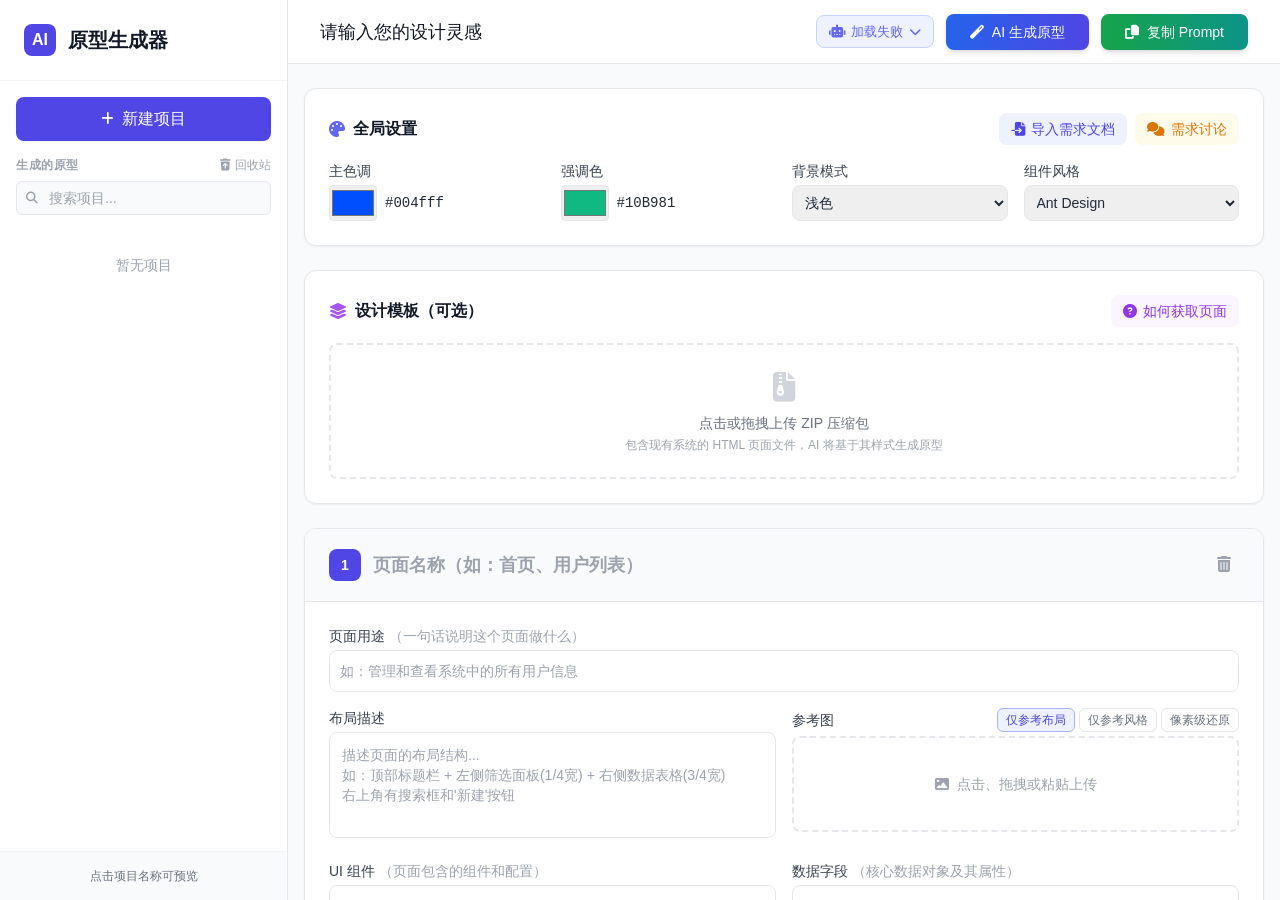
==== commit 3e037415: "项目规格生成方式优化" ====
--- a/src/index.html
+++ b/src/index.html
@@ -359,48 +359,6 @@
                         </div>
                     </div>
 
-                    <!-- 高级生成设置（默认折叠） -->
-                    <details class="mt-3">
-                        <summary class="cursor-pointer text-sm text-gray-500 hover:text-indigo-600 select-none">
-                            <i class="fas fa-cog mr-1"></i> 高级生成设置
-                        </summary>
-                        <div class="mt-3 space-y-3 pl-1">
-                            <!-- 多页生成模式 -->
-                            <div class="flex items-center justify-between">
-                                <label class="text-sm text-gray-600">多页生成模式</label>
-                                <select id="multiPageMode" class="text-sm border border-gray-200 rounded-lg px-2 py-1.5">
-                                    <option value="conversation">多轮对话（推荐）</option>
-                                    <option value="independent">独立生成</option>
-                                </select>
-                            </div>
-                            <!-- 上下文压缩阈值 -->
-                            <div class="flex items-center justify-between">
-                                <label class="text-sm text-gray-600">上下文压缩阈值 (%)</label>
-                                <div class="flex items-center gap-2">
-                                    <input type="range" id="compactThreshold" min="40" max="85" value="65"
-                                           class="w-28" oninput="document.getElementById('compactThresholdValue').textContent=this.value+'%'">
-                                    <span id="compactThresholdValue" class="text-sm text-gray-500 w-8">65%</span>
-                                </div>
-                            </div>
-                            <!-- 生成策略 -->
-                            <div class="flex items-center justify-between">
-                                <label class="text-sm text-gray-600">生成策略</label>
-                                <select id="generationStrategy" class="text-sm border border-gray-200 rounded-lg px-2 py-1.5">
-                                    <option value="auto">自动（推荐）</option>
-                                    <option value="multi_round">强制多轮</option>
-                                    <option value="single">强制单次</option>
-                                </select>
-                            </div>
-                            <!-- 压缩方式 -->
-                            <div class="flex items-center justify-between">
-                                <label class="text-sm text-gray-600">上下文压缩方式</label>
-                                <select id="compactMode" class="text-sm border border-gray-200 rounded-lg px-2 py-1.5">
-                                    <option value="ai">AI 智能压缩（推荐）</option>
-                                    <option value="truncate">快速截断</option>
-                                </select>
-                            </div>
-                        </div>
-                    </details>
                 </section>
 
                 <!-- 设计模板上传 -->
@@ -1137,6 +1095,100 @@
         </div>
     </div>
 
+    <!-- Spec Studio 全屏面板 -->
+    <div id="specStudioModal" class="hidden fixed inset-0 z-50">
+        <div class="absolute inset-0 bg-black/40" onclick="closeSpecStudio()"></div>
+        <div class="absolute inset-4 md:inset-6 lg:inset-8 bg-white rounded-2xl shadow-2xl flex flex-col overflow-hidden">
+            <!-- 头部 -->
+            <div class="flex items-center justify-between px-6 py-3 border-b border-gray-100 flex-none">
+                <div class="flex items-center gap-3">
+                    <i class="fas fa-project-diagram text-indigo-500 text-lg"></i>
+                    <h2 class="font-bold text-gray-900">Spec Studio</h2>
+                    <span id="specStudioStatus" class="text-xs text-gray-400">准备中...</span>
+                </div>
+                <div class="flex items-center gap-3">
+                    <span id="specStudioPageCount" class="text-xs text-gray-400"></span>
+                    <button onclick="closeSpecStudio()"
+                        class="w-8 h-8 flex items-center justify-center text-gray-400 hover:text-gray-600 hover:bg-gray-100 rounded-lg transition">
+                        <i class="fas fa-times"></i>
+                    </button>
+                </div>
+            </div>
+
+            <!-- 主体：左对话 + 右图谱 -->
+            <div class="flex-1 flex min-h-0 overflow-hidden">
+                <!-- 左侧：AI 对话 (30%) -->
+                <div class="w-[30%] min-w-[280px] border-r border-gray-100 flex flex-col flex-none">
+                    <div id="specStudioChat" class="flex-1 overflow-y-auto px-4 py-3 space-y-3 scrollbar-thin"></div>
+                    <!-- 调整说明输入 -->
+                    <div id="specStudioInputArea" class="px-4 py-3 border-t border-gray-100 flex-none hidden">
+                        <textarea id="specStudioAdjustInput"
+                            class="w-full border border-gray-200 rounded-lg px-3 py-2 text-sm text-gray-700 placeholder-gray-400 resize-none focus:outline-none focus:border-indigo-400 focus:ring-1 focus:ring-indigo-200"
+                            rows="2"
+                            placeholder="输入调整说明，例如：增加一个用户权限管理页..."></textarea>
+                    </div>
+                </div>
+
+                <!-- 右侧：D3 图谱 (70%) -->
+                <div id="specGraphContainer" class="flex-1 relative bg-gray-50 min-w-0">
+                    <svg id="specStudioGraph" class="w-full h-full"></svg>
+                    <!-- 节点详情浮层 -->
+                    <div id="specNodeDetail" class="hidden absolute top-4 right-4 w-80 bg-white rounded-xl shadow-xl border border-gray-200 max-h-[80%] overflow-y-auto z-10">
+                    </div>
+                    <!-- 图谱工具栏 -->
+                    <div id="specGraphToolbar" class="absolute bottom-4 left-4 flex items-center gap-2 z-10 hidden">
+                        <button onclick="specStudio.addNode()" title="添加页面"
+                            class="w-8 h-8 bg-white rounded-lg shadow border border-gray-200 flex items-center justify-center text-gray-500 hover:text-indigo-600 hover:border-indigo-300 transition">
+                            <i class="fas fa-plus text-xs"></i>
+                        </button>
+                        <button onclick="specStudio.toggleLinkMode()" id="specLinkModeBtn" title="连接页面"
+                            class="w-8 h-8 bg-white rounded-lg shadow border border-gray-200 flex items-center justify-center text-gray-500 hover:text-indigo-600 hover:border-indigo-300 transition">
+                            <i class="fas fa-link text-xs"></i>
+                        </button>
+                        <button onclick="specStudio.deleteSelected()" id="specDeleteBtn" title="删除选中"
+                            class="w-8 h-8 bg-white rounded-lg shadow border border-gray-200 flex items-center justify-center text-gray-400 hover:text-red-500 hover:border-red-300 transition opacity-50 pointer-events-none">
+                            <i class="fas fa-trash text-xs"></i>
+                        </button>
+                        <button onclick="specStudio.fitGraph()" title="适应画布"
+                            class="w-8 h-8 bg-white rounded-lg shadow border border-gray-200 flex items-center justify-center text-gray-500 hover:text-indigo-600 hover:border-indigo-300 transition">
+                            <i class="fas fa-expand text-xs"></i>
+                        </button>
+                    </div>
+                    <!-- 图谱为空时的占位提示 -->
+                    <div id="specGraphPlaceholder" class="absolute inset-0 flex items-center justify-center text-gray-300">
+                        <div class="text-center">
+                            <i class="fas fa-project-diagram text-4xl mb-3"></i>
+                            <div class="text-sm">页面关系图谱将在规格生成后显示</div>
+                        </div>
+                    </div>
+                </div>
+            </div>
+
+            <!-- 底部操作栏 -->
+            <div id="specStudioActions" class="px-6 py-3 border-t border-gray-100 bg-white flex items-center gap-3 flex-none hidden">
+                <div class="text-xs text-gray-500">
+                    共 <span id="specActionPageCount" class="font-bold text-gray-700">0</span> 个页面
+                </div>
+                <div class="text-[11px] text-gray-400 mt-0.5">确认后将开始逐页生成原型</div>
+                <div class="flex-1"></div>
+                <div class="flex gap-2">
+                    <button onclick="closeSpecStudio()"
+                        class="px-4 py-1.5 border border-gray-300 rounded-lg text-sm text-gray-600 hover:bg-gray-100 transition-colors">
+                        取消
+                    </button>
+                    <button onclick="specStudio.regenerate()" id="specStudioRegenBtn"
+                        class="px-4 py-1.5 border border-indigo-300 text-indigo-600 rounded-lg text-sm hover:bg-indigo-50 transition-colors">
+                        <i class="fas fa-sync-alt mr-1 text-xs"></i>重新分析
+                    </button>
+                    <button onclick="specStudio.confirm()" id="specStudioConfirmBtn"
+                        class="px-4 py-1.5 bg-indigo-600 text-white rounded-lg text-sm hover:bg-indigo-700 transition-colors">
+                        确认并生成
+                    </button>
+                </div>
+            </div>
+        </div>
+    </div>
+
     <style>
         /* PRD 讨论弹窗样式 */
         .maturity-step {
@@ -1171,10 +1223,50 @@
             padding: 8px 12px; font-size: 12px; text-align: center;
         }
         #prdDiscInput:focus { box-shadow: 0 0 0 2px rgba(245,158,11,0.3); }
+
+        /* Spec Studio 样式 */
+        .spec-chat-bubble { max-width: 90%; }
+        .spec-chat-user { margin-left: auto; }
+        .spec-chat-user .spec-chat-text {
+            background: #4f46e5; color: #fff; border-radius: 12px 12px 4px 12px;
+            padding: 8px 12px; font-size: 13px; line-height: 1.6;
+        }
+        .spec-chat-ai .spec-chat-text {
+            background: #f3f4f6; color: #374151; border-radius: 12px 12px 12px 4px;
+            padding: 8px 12px; font-size: 13px; line-height: 1.6; white-space: pre-wrap; word-break: break-word;
+        }
+        .spec-chat-system .spec-chat-text {
+            background: #eff6ff; color: #1e40af; border-radius: 8px;
+            padding: 6px 10px; font-size: 11px; text-align: center;
+        }
+        /* D3 图谱样式 */
+        .spec-node { cursor: pointer; }
+        .spec-node rect { transition: all 0.15s; }
+        .spec-node text { font-size: 13px; fill: #1f2937; pointer-events: none; font-family: -apple-system, BlinkMacSystemFont, "Segoe UI", Roboto, sans-serif; font-weight: 600; }
+        .spec-node:hover rect { filter: brightness(0.96); }
+        .spec-node.selected rect { stroke: #4338ca !important; stroke-width: 3 !important; filter: drop-shadow(0 0 6px rgba(67,56,202,0.35)); }
+        /* 默认导航页节点：白底蓝边 */
+        .spec-node:not(.entry):not(.nav-hidden) rect { fill: #ffffff; stroke: #6366f1; stroke-width: 2; }
+        /* 入口页节点：浅绿底深绿边 */
+        .spec-node.entry rect { fill: #ecfdf5; stroke: #059669; stroke-width: 2.5; }
+        .spec-node.entry text { fill: #065f46; }
+        /* 隐藏导航页：浅黄底黄边 */
+        .spec-node.nav-hidden rect { fill: #fffbeb; stroke: #d97706; stroke-width: 2; stroke-dasharray: 5,3; }
+        .spec-node.nav-hidden text { fill: #92400e; }
+        /* 边样式 */
+        .spec-edge { fill: none; stroke: #6b7280; stroke-width: 2; stroke-opacity: 0.7; }
+        .spec-edge:hover { stroke-opacity: 1; stroke-width: 2.5; }
+        .spec-edge.selected { stroke: #4338ca; stroke-width: 3; stroke-opacity: 1; }
+        .spec-edge-label { font-size: 11px; fill: #374151; pointer-events: none; font-family: -apple-system, BlinkMacSystemFont, "Segoe UI", Roboto, sans-serif; font-weight: 500; }
+        .spec-edge-arrow { fill: #6b7280; }
+        .spec-link-mode-active { cursor: crosshair; }
+        .spec-link-mode-active .spec-node { cursor: crosshair; }
     </style>
 
+    <script src="https://d3js.org/d3.v7.min.js"></script>
     <script src="static/js/diff.min.js"></script>
     <script src="static/js/diff-viewer.js"></script>
+    <script src="spec-studio.js"></script>
     <script src="script.js?v=20260507"></script>
     <script src="generation-panel.js"></script>
 </body>
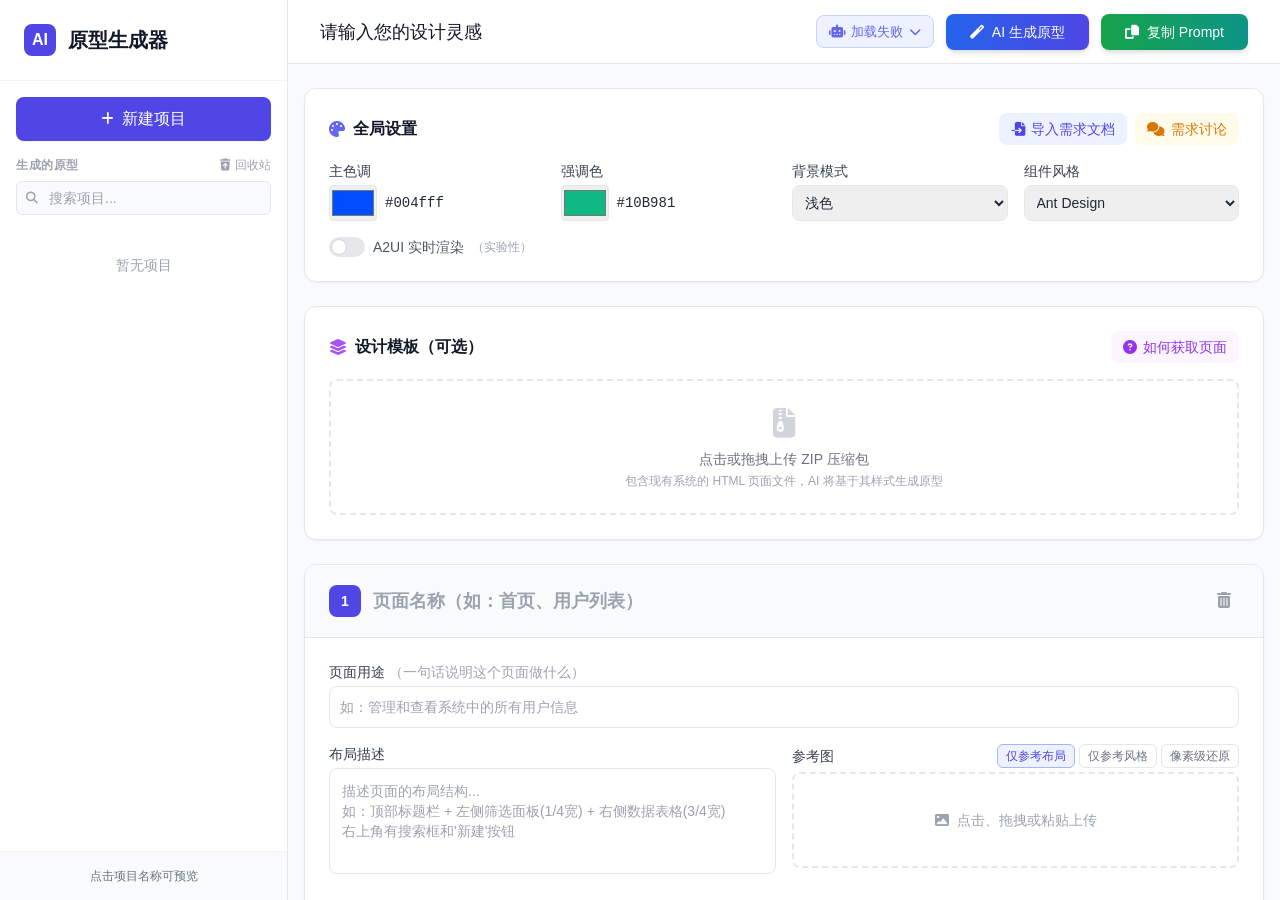
==== commit 7aa8edaf: "1、画布式实时预览交互式优化 2、优化agent loop逻辑，更稳点" ====
--- a/src/index.html
+++ b/src/index.html
@@ -7,6 +7,7 @@
     <title>AI 原型生成器</title>
     <script src="static/js/tailwindcss.js"></script>
     <link rel="stylesheet" href="static/css/all.min.css">
+    <link rel="stylesheet" href="static/css/canvas-studio.css">
     <style>
         body {
             font-family: -apple-system, BlinkMacSystemFont, "Segoe UI", Roboto, "Helvetica Neue", Arial, sans-serif;
@@ -221,6 +222,62 @@
             justify-content: center;
             flex-shrink: 0;
             margin-top: 1px;
+        }
+
+        /* Toggle Switch 组件 */
+        .model-toggle {
+            position: relative;
+            display: inline-block;
+            flex-shrink: 0;
+        }
+        .model-toggle input {
+            opacity: 0;
+            width: 0;
+            height: 0;
+            position: absolute;
+        }
+        .model-toggle-track {
+            display: block;
+            width: 36px;
+            height: 20px;
+            border-radius: 10px;
+            background: #e2e8f0;
+            position: relative;
+            transition: background 0.2s ease;
+        }
+        .model-toggle-track::after {
+            content: '';
+            position: absolute;
+            top: 2px;
+            left: 2px;
+            width: 16px;
+            height: 16px;
+            border-radius: 50%;
+            background: #fff;
+            box-shadow: 0 1px 3px rgba(0,0,0,0.15);
+            transition: transform 0.2s ease;
+        }
+        .model-toggle input:checked + .model-toggle-track {
+            background: #818cf8;
+        }
+        .model-toggle input:checked + .model-toggle-track::after {
+            transform: translateX(16px);
+        }
+        .model-toggle.model-toggle-amber input:checked + .model-toggle-track {
+            background: #f59e0b;
+        }
+        .model-toggle input:focus-visible + .model-toggle-track {
+            outline: 2px solid #818cf8;
+            outline-offset: 2px;
+        }
+        .model-toggle input:hover + .model-toggle-track {
+            background: #cbd5e1;
+        }
+        .model-toggle input:checked:hover + .model-toggle-track {
+            background: #6366f1;
+        }
+        .model-toggle.model-toggle-amber input:checked:hover + .model-toggle-track {
+            background: #d97706;
         }
     </style>
 </head>
@@ -357,6 +414,14 @@
                                 <option value="Tailwind UI">Tailwind UI</option>
                             </select>
                         </div>
+                        <div class="flex items-center gap-2">
+                            <label class="relative inline-flex items-center cursor-pointer">
+                                <input type="checkbox" id="a2uiModeToggle" class="sr-only peer">
+                                <div class="w-9 h-5 bg-gray-200 peer-focus:outline-none rounded-full peer peer-checked:after:translate-x-full peer-checked:after:border-white after:content-[''] after:absolute after:top-[2px] after:left-[2px] after:bg-white after:border-gray-300 after:border after:rounded-full after:h-4 after:w-4 after:transition-all peer-checked:bg-indigo-600"></div>
+                            </label>
+                            <span class="text-sm text-gray-600">A2UI 实时渲染</span>
+                            <span class="text-xs text-gray-400" title="启用后 AI 以组件树协议输出，支持生成过程中实时预览页面结构（实验性功能）">（实验性）</span>
+                        </div>
                     </div>
 
                 </section>
@@ -587,6 +652,17 @@
                                     class="w-full px-3 py-1.5 text-sm border border-gray-200 rounded-lg focus:outline-none focus:ring-1 focus:ring-indigo-500">
                             </div>
                             <div>
+                                <label class="block text-xs text-gray-500 mb-1">API 格式</label>
+                                <select id="modelFormApiFormat"
+                                    class="w-full px-3 py-1.5 text-sm border border-gray-200 rounded-lg focus:outline-none focus:ring-1 focus:ring-indigo-500 bg-white"
+                                    onchange="onApiFormatChange()">
+                                    <option value="openai">OpenAI 兼容</option>
+                                    <option value="claude">Claude (Anthropic)</option>
+                                </select>
+                            </div>
+                        </div>
+                        <div class="grid grid-cols-2 gap-3 mb-3">
+                            <div>
                                 <label class="block text-xs text-gray-500 mb-1">提供商</label>
                                 <input type="text" id="modelFormProvider" placeholder="如: OpenAI"
                                     class="w-full px-3 py-1.5 text-sm border border-gray-200 rounded-lg focus:outline-none focus:ring-1 focus:ring-indigo-500">
@@ -603,6 +679,9 @@
                                     class="text-red-400">*</span></label>
                             <input type="text" id="modelFormBaseUrl" placeholder="如: https://api.openai.com/v1"
                                 class="w-full px-3 py-1.5 text-sm border border-gray-200 rounded-lg focus:outline-none focus:ring-1 focus:ring-indigo-500">
+                            <p id="modelFormBaseUrlHint" class="text-xs text-gray-400 mt-1 hidden">
+                                Claude 格式: 填写到 /v1 即可，如 https://api.anthropic.com/v1
+                            </p>
                         </div>
                         <div class="mb-3">
                             <label class="block text-xs text-gray-500 mb-1">API Key <span
@@ -610,12 +689,26 @@
                             <input type="password" id="modelFormApiKey" placeholder="sk-..."
                                 class="w-full px-3 py-1.5 text-sm border border-gray-200 rounded-lg focus:outline-none focus:ring-1 focus:ring-indigo-500">
                         </div>
-                        <div class="mb-4">
-                            <label class="flex items-center gap-2 cursor-pointer select-none">
-                                <input type="checkbox" id="modelFormMultimodal"
-                                    class="w-4 h-4 text-indigo-600 border-gray-300 rounded focus:ring-indigo-500">
-                                <span class="text-sm text-gray-700">多模态</span>
-                                <span class="text-xs text-gray-400">（支持图片识别）</span>
+                        <div class="space-y-2.5 mb-3">
+                            <label class="flex items-center justify-between cursor-pointer select-none">
+                                <div class="flex-1 min-w-0 pr-3">
+                                    <div class="text-sm text-gray-700">多模态</div>
+                                    <div class="text-xs text-gray-400 mt-0.5">支持上传图片作为参考</div>
+                                </div>
+                                <div class="model-toggle">
+                                    <input type="checkbox" id="modelFormMultimodal">
+                                    <span class="model-toggle-track"></span>
+                                </div>
+                            </label>
+                            <label class="flex items-center justify-between cursor-pointer select-none">
+                                <div class="flex-1 min-w-0 pr-3">
+                                    <div class="text-sm text-gray-700">思考模式</div>
+                                    <div class="text-xs text-gray-400 mt-0.5">开启后模型先推理再输出，关闭可加速响应</div>
+                                </div>
+                                <div class="model-toggle">
+                                    <input type="checkbox" id="modelFormThinkingMode">
+                                    <span class="model-toggle-track model-toggle-amber"></span>
+                                </div>
                             </label>
                         </div>
                         <div class="flex gap-3 mb-3">
@@ -642,7 +735,7 @@
                                     class="w-full px-3 py-1.5 text-sm border border-gray-200 rounded-lg focus:outline-none focus:ring-1 focus:ring-indigo-500">
                             </div>
                         </div>
-                        <div class="flex gap-2">
+                        <div class="flex gap-2 mb-3">
                             <button onclick="saveModelForm()"
                                 class="flex-1 bg-indigo-600 hover:bg-indigo-700 text-white py-2 rounded-lg text-sm font-medium transition">
                                 <i class="fas fa-save"></i> 保存
@@ -651,6 +744,30 @@
                                 class="px-4 py-2 text-gray-600 hover:bg-gray-100 rounded-lg text-sm transition">
                                 取消
                             </button>
+                        </div>
+                        <!-- 测试区域 -->
+                        <div class="border-t border-gray-200 pt-3">
+                            <div class="flex items-center gap-2 mb-2">
+                                <span class="text-xs font-semibold text-gray-400 uppercase tracking-wider">连接测试</span>
+                                <span id="testSpinner" class="hidden"><i class="fas fa-spinner fa-spin text-indigo-500 text-xs"></i></span>
+                            </div>
+                            <div class="flex gap-2 mb-2">
+                                <button onclick="testModel('text')"
+                                    class="flex-1 text-xs py-1.5 bg-green-50 text-green-700 hover:bg-green-100 border border-green-200 rounded-lg transition font-medium">
+                                    <i class="fas fa-font"></i> 文本
+                                </button>
+                                <button onclick="testModel('multimodal')"
+                                    class="flex-1 text-xs py-1.5 bg-purple-50 text-purple-700 hover:bg-purple-100 border border-purple-200 rounded-lg transition font-medium">
+                                    <i class="fas fa-image"></i> 多模态
+                                </button>
+                                <button onclick="testModel('tools')"
+                                    class="flex-1 text-xs py-1.5 bg-orange-50 text-orange-700 hover:bg-orange-100 border border-orange-200 rounded-lg transition font-medium">
+                                    <i class="fas fa-wrench"></i> 工具调用
+                                </button>
+                            </div>
+                            <div id="testResultBox" class="hidden bg-gray-50 border border-gray-200 rounded-lg p-3 text-xs max-h-40 overflow-y-auto scrollbar-thin">
+                                <pre id="testResultContent" class="whitespace-pre-wrap break-words text-gray-700 font-mono"></pre>
+                            </div>
                         </div>
                     </div>
                 </div>
@@ -1000,6 +1117,140 @@
         </div>
     </div>
 
+    <!-- Canvas Agent 画布模式 -->
+    <div id="canvasStudioModal" class="hidden fixed inset-0 z-50">
+        <div id="csContainer">
+            <!-- 左侧：对话面板 -->
+            <div id="csLeftPanel">
+                <!-- 面板头部 -->
+                <div id="csPanelHeader">
+                    <div class="cs-panel-title">
+                        <i class="fas fa-layer-group"></i>
+                        <span id="csProjectName">未命名项目</span>
+                    </div>
+                    <div class="cs-panel-actions">
+                        <button class="cs-panel-btn" onclick="csOpenInViewer()" title="在查看器中打开">
+                            <i class="fas fa-external-link-alt"></i>
+                        </button>
+                        <button class="cs-panel-btn" onclick="csClose()" title="关闭">
+                            <i class="fas fa-times"></i>
+                        </button>
+                    </div>
+                </div>
+                <!-- 进度条 -->
+                <div id="csProgressBar">
+                    <div id="csProgressFill"></div>
+                </div>
+                <!-- 生成管道可视化 -->
+                <div id="csPipelineSteps" style="display:none;"></div>
+                <!-- 对话消息区域 -->
+                <div id="csChatMessages"></div>
+                <!-- 输入区域 -->
+                <div id="csChatInputArea">
+                    <input type="text" id="csChatInput"
+                        placeholder="输入指令或询问..."
+                        onkeydown="if(event.key==='Enter'&&!event.shiftKey){event.preventDefault();csSendChat()}" />
+                    <button id="csChatSend" onclick="csSendChat()">
+                        <i class="fas fa-paper-plane"></i>
+                    </button>
+                </div>
+            </div>
+
+            <!-- 右侧：画布区域 -->
+            <div id="csCanvas">
+                <!-- 缩放工具栏（浮动右上角） -->
+                <div id="csCanvasToolbar">
+                    <button onclick="canvasEngine && canvasEngine.zoomIn()" title="放大">
+                        <i class="fas fa-plus"></i>
+                    </button>
+                    <span id="csZoomLevel">100%</span>
+                    <button onclick="canvasEngine && canvasEngine.zoomOut()" title="缩小">
+                        <i class="fas fa-minus"></i>
+                    </button>
+                    <div class="cs-toolbar-sep"></div>
+                    <button onclick="canvasEngine && canvasStudio._fitAllCards()" title="适应全部">
+                        <i class="fas fa-expand"></i>
+                    </button>
+                    <button onclick="canvasEngine && canvasEngine.resetView()" title="重置视图">
+                        <i class="fas fa-crosshairs"></i>
+                    </button>
+                </div>
+
+                <!-- 完成横幅（浮动顶部居中） -->
+                <div id="csCompleteBanner">
+                    <div class="cs-complete-title">生成完成</div>
+                    <div class="cs-complete-desc">共 0 个页面已生成</div>
+                    <div class="cs-complete-actions">
+                        <button class="cs-complete-btn cs-complete-btn-primary" onclick="csOpenInViewer()">
+                            <i class="fas fa-eye"></i> 在查看器中打开
+                        </button>
+                    </div>
+                </div>
+
+                <!-- 无限画布视口 -->
+                <div id="csCanvasViewport">
+                    <!-- 世界容器（承载卡片，transform 控制平移缩放） -->
+                    <div id="csCanvasWorld"></div>
+                    <!-- SVG 连接线覆盖层 -->
+                    <svg id="csCanvasSvg" xmlns="http://www.w3.org/2000/svg">
+                        <defs>
+                            <marker id="cs-arrow" viewBox="0 0 10 10" refX="10" refY="5"
+                                markerWidth="6" markerHeight="6" orient="auto-start-reverse">
+                                <path d="M 0 0 L 10 5 L 0 10 z" fill="rgba(129,140,248,0.6)"/>
+                            </marker>
+                        </defs>
+                        <g id="csConnectionLines"></g>
+                    </svg>
+                </div>
+
+                <!-- 空状态 -->
+                <div id="csEmptyState" style="display:none">
+                    <i class="fas fa-layer-group"></i>
+                    <div class="cs-empty-title">等待生成</div>
+                    <div class="cs-empty-desc">页面卡片将逐步出现在这里</div>
+                </div>
+            </div>
+        </div>
+
+        <!-- 预览 Overlay -->
+        <div id="csPreviewOverlay">
+            <div id="csPreviewHeader">
+                <div class="cs-preview-title">
+                    <i class="fas fa-file-code"></i>
+                    <span></span>
+                </div>
+                <div style="display:flex;gap:8px;align-items:center">
+                    <button class="cs-panel-btn" id="csPreviewChatToggle" title="页面对话" style="display:none">
+                        <i class="fas fa-comment"></i>
+                    </button>
+                    <button id="csPreviewClose" class="cs-panel-btn" onclick="csClosePreview()">
+                        <i class="fas fa-times"></i>
+                    </button>
+                </div>
+            </div>
+            <div id="csPreviewBody">
+                <iframe id="csPreviewFrame"></iframe>
+                <div id="csPreviewChat">
+                    <div id="csPreviewChatHeader">
+                        <span>页面对话</span>
+                        <button id="csPreviewChatClose" onclick="document.getElementById('csPreviewChat').classList.remove('cs-chat-open')">
+                            <i class="fas fa-times"></i>
+                        </button>
+                    </div>
+                    <div id="csPreviewChatMessages"></div>
+                    <div id="csPreviewChatInputArea">
+                        <input type="text" id="csPreviewChatInput"
+                            placeholder="输入修改指令..."
+                            onkeydown="if(event.key==='Enter'&&!event.shiftKey){event.preventDefault();csSendPageChat()}" />
+                        <button id="csPreviewChatSend" onclick="csSendPageChat()">
+                            <i class="fas fa-paper-plane"></i>
+                        </button>
+                    </div>
+                </div>
+            </div>
+        </div>
+    </div>
+
     <!-- PRD 需求讨论弹窗 -->
     <div id="prdDiscussionModal" class="hidden fixed inset-0 z-50">
         <div class="absolute inset-0 bg-black/40" onclick="closePrdDiscussion()"></div>
@@ -1041,14 +1292,24 @@
                 <div class="flex-1 flex flex-col min-w-0">
                     <div id="prdDiscMessages" class="flex-1 overflow-y-auto px-6 py-4 space-y-3 scrollbar-thin"></div>
                     <!-- 输入区 -->
-                    <div class="px-6 py-3 border-t border-gray-100 flex gap-3 flex-none">
-                        <input type="text" id="prdDiscInput"
-                            class="flex-1 px-4 py-2.5 border border-gray-200 rounded-xl text-sm focus:outline-none focus:ring-2 focus:ring-amber-300 focus:border-amber-300"
-                            placeholder="描述你的产品想法，或回答 AI 的问题..." />
-                        <button id="prdDiscSendBtn" onclick="sendPrdDiscMessage()"
-                            class="px-5 py-2.5 bg-amber-500 hover:bg-amber-600 text-white rounded-xl text-sm font-medium transition flex items-center gap-2">
-                            <i class="fas fa-paper-plane"></i> 发送
-                        </button>
+                    <div id="prdDiscInputArea" class="px-6 py-3 border-t border-gray-100 flex-none">
+                        <!-- 附件预览条 -->
+                        <div id="prdDiscAttachments" class="hidden flex flex-wrap gap-2 mb-2"></div>
+                        <div class="flex gap-3 items-end">
+                            <button onclick="document.getElementById('prdDiscFileInput').click()" title="上传图片或文件"
+                                class="px-2.5 py-2.5 text-gray-400 hover:text-amber-500 hover:bg-amber-50 rounded-xl transition flex-shrink-0">
+                                <i class="fas fa-paperclip"></i>
+                            </button>
+                            <input type="file" id="prdDiscFileInput" class="hidden" multiple
+                                accept="image/*,.pdf,.docx,.txt,.md" onchange="handlePrdDiscFileSelect(this.files)" />
+                            <input type="text" id="prdDiscInput"
+                                class="flex-1 px-4 py-2.5 border border-gray-200 rounded-xl text-sm focus:outline-none focus:ring-2 focus:ring-amber-300 focus:border-amber-300"
+                                placeholder="描述你的产品想法，或回答 AI 的问题..." />
+                            <button id="prdDiscSendBtn" onclick="sendPrdDiscMessage()"
+                                class="px-5 py-2.5 bg-amber-500 hover:bg-amber-600 text-white rounded-xl text-sm font-medium transition flex items-center gap-2 flex-shrink-0">
+                                <i class="fas fa-paper-plane"></i> 发送
+                            </button>
+                        </div>
                     </div>
                 </div>
 
@@ -1070,7 +1331,7 @@
                     </div>
                     <div id="specCardContent" class="flex-1 overflow-y-auto p-3 scrollbar-thin">
                         <div style="text-align:center;padding:24px 8px;color:#9ca3af;font-size:12px;">
-                            开始讨论后<br>需求规格将在这里显示
+                            开始讨论后<br>需求内容将在这里显示
                         </div>
                     </div>
                 </div>
@@ -1102,8 +1363,8 @@
             <!-- 头部 -->
             <div class="flex items-center justify-between px-6 py-3 border-b border-gray-100 flex-none">
                 <div class="flex items-center gap-3">
-                    <i class="fas fa-project-diagram text-indigo-500 text-lg"></i>
-                    <h2 class="font-bold text-gray-900">Spec Studio</h2>
+                    <i class="fas fa-map text-indigo-500 text-lg"></i>
+                    <h2 class="font-bold text-gray-900">页面规划</h2>
                     <span id="specStudioStatus" class="text-xs text-gray-400">准备中...</span>
                 </div>
                 <div class="flex items-center gap-3">
@@ -1125,7 +1386,7 @@
                         <textarea id="specStudioAdjustInput"
                             class="w-full border border-gray-200 rounded-lg px-3 py-2 text-sm text-gray-700 placeholder-gray-400 resize-none focus:outline-none focus:border-indigo-400 focus:ring-1 focus:ring-indigo-200"
                             rows="2"
-                            placeholder="输入调整说明，例如：增加一个用户权限管理页..."></textarea>
+                            placeholder="想调整什么？比如：增加一个权限管理页..."></textarea>
                     </div>
                 </div>
 
@@ -1157,8 +1418,8 @@
                     <!-- 图谱为空时的占位提示 -->
                     <div id="specGraphPlaceholder" class="absolute inset-0 flex items-center justify-center text-gray-300">
                         <div class="text-center">
-                            <i class="fas fa-project-diagram text-4xl mb-3"></i>
-                            <div class="text-sm">页面关系图谱将在规格生成后显示</div>
+                            <i class="fas fa-map text-4xl mb-3"></i>
+                            <div class="text-sm">页面地图将在规划完成后显示</div>
                         </div>
                     </div>
                 </div>
@@ -1169,7 +1430,7 @@
                 <div class="text-xs text-gray-500">
                     共 <span id="specActionPageCount" class="font-bold text-gray-700">0</span> 个页面
                 </div>
-                <div class="text-[11px] text-gray-400 mt-0.5">确认后将开始逐页生成原型</div>
+                <div class="text-[11px] text-gray-400 mt-0.5">确认规划后，将逐页制作原型</div>
                 <div class="flex-1"></div>
                 <div class="flex gap-2">
                     <button onclick="closeSpecStudio()"
@@ -1178,11 +1439,11 @@
                     </button>
                     <button onclick="specStudio.regenerate()" id="specStudioRegenBtn"
                         class="px-4 py-1.5 border border-indigo-300 text-indigo-600 rounded-lg text-sm hover:bg-indigo-50 transition-colors">
-                        <i class="fas fa-sync-alt mr-1 text-xs"></i>重新分析
+                        <i class="fas fa-sync-alt mr-1 text-xs"></i>换个思路
                     </button>
                     <button onclick="specStudio.confirm()" id="specStudioConfirmBtn"
                         class="px-4 py-1.5 bg-indigo-600 text-white rounded-lg text-sm hover:bg-indigo-700 transition-colors">
-                        确认并生成
+                        确认规划，开始制作
                     </button>
                 </div>
             </div>
@@ -1209,6 +1470,7 @@
         .prd-action-btn:not(:disabled):hover { border-color: #f59e0b; color: #f59e0b; background: #fffbeb; }
         .prd-action-btn.primary:not(:disabled):hover { background: #d97706; }
         .prd-disc-bubble { max-width: 85%; }
+        .prd-disc-bubble .prd-disc-images img { border-radius: 10px; }
         .prd-disc-user { margin-left: auto; }
         .prd-disc-user .prd-disc-text {
             background: #f59e0b; color: #fff; border-radius: 16px 16px 4px 16px;
@@ -1267,8 +1529,11 @@
     <script src="static/js/diff.min.js"></script>
     <script src="static/js/diff-viewer.js"></script>
     <script src="spec-studio.js"></script>
+    <script src="static/js/canvas-engine.js"></script>
     <script src="script.js?v=20260507"></script>
     <script src="generation-panel.js"></script>
+    <script src="canvas-studio.js"></script>
+    <script src="/src/static/js/a2ui-renderer.js"></script>
 </body>
 
 </html>
--- a/src/static/css/canvas-studio.css
+++ b/src/static/css/canvas-studio.css
@@ -0,0 +1,1571 @@
+/* =========================================================
+ * Canvas Studio — 画布 Agent 模式样式
+ * 布局：左侧对话面板 + 右侧画布
+ * ========================================================= */
+
+/* ---------- 模态框基础 ---------- */
+#canvasStudioModal {
+    font-family: -apple-system, BlinkMacSystemFont, "Segoe UI", Roboto, sans-serif;
+}
+
+#csContainer {
+    display: flex;
+    height: 100vh;
+    background: #0f172a;
+    color: #e2e8f0;
+}
+
+/* =====================================================
+   左侧：对话面板
+   ===================================================== */
+#csLeftPanel {
+    width: 360px;
+    flex-shrink: 0;
+    display: flex;
+    flex-direction: column;
+    background: #111827;
+    border-right: 1px solid rgba(148, 163, 184, 0.1);
+}
+
+/* --- 面板头部 --- */
+#csPanelHeader {
+    display: flex;
+    align-items: center;
+    justify-content: space-between;
+    padding: 0 16px;
+    height: 48px;
+    flex-shrink: 0;
+    border-bottom: 1px solid rgba(148, 163, 184, 0.08);
+}
+
+.cs-panel-title {
+    font-size: 14px;
+    font-weight: 600;
+    color: #f1f5f9;
+    display: flex;
+    align-items: center;
+    gap: 8px;
+    min-width: 0;
+}
+
+.cs-panel-title i {
+    color: #818cf8;
+    font-size: 13px;
+    flex-shrink: 0;
+}
+
+.cs-panel-title span {
+    overflow: hidden;
+    text-overflow: ellipsis;
+    white-space: nowrap;
+}
+
+.cs-panel-actions {
+    display: flex;
+    align-items: center;
+    gap: 4px;
+    flex-shrink: 0;
+}
+
+.cs-panel-btn {
+    width: 30px;
+    height: 30px;
+    display: flex;
+    align-items: center;
+    justify-content: center;
+    border: none;
+    background: rgba(148, 163, 184, 0.08);
+    color: #94a3b8;
+    border-radius: 6px;
+    cursor: pointer;
+    transition: all 0.2s;
+    font-size: 13px;
+}
+
+.cs-panel-btn:hover {
+    background: rgba(148, 163, 184, 0.16);
+    color: #e2e8f0;
+}
+
+/* --- 进度条 --- */
+#csProgressBar {
+    height: 3px;
+    background: rgba(148, 163, 184, 0.08);
+    flex-shrink: 0;
+    overflow: hidden;
+    position: relative;
+}
+
+#csProgressFill {
+    height: 100%;
+    width: 0%;
+    background: linear-gradient(90deg, #818cf8, #6366f1);
+    transition: width 0.5s ease;
+    border-radius: 0 1px 1px 0;
+    position: relative;
+}
+
+/* 进度条 shimmer 动效 */
+#csProgressFill::after {
+    content: '';
+    position: absolute;
+    top: 0;
+    left: 0;
+    right: 0;
+    bottom: 0;
+    background: linear-gradient(
+        90deg,
+        transparent 0%,
+        rgba(255, 255, 255, 0.3) 50%,
+        transparent 100%
+    );
+    animation: cs-shimmer 1.5s infinite;
+}
+
+@keyframes cs-shimmer {
+    0% { transform: translateX(-100%); }
+    100% { transform: translateX(100%); }
+}
+
+/* --- 生成管道可视化 --- */
+#csPipelineSteps {
+    padding: 10px 16px 6px 16px;
+    flex-shrink: 0;
+    display: flex;
+    align-items: center;
+    gap: 0;
+    overflow-x: auto;
+    background: rgba(99, 102, 241, 0.03);
+    border-bottom: 1px solid rgba(148, 163, 184, 0.06);
+    scrollbar-width: none;
+}
+
+#csPipelineSteps::-webkit-scrollbar {
+    display: none;
+}
+
+.cs-pipe-step {
+    display: flex;
+    align-items: center;
+    gap: 5px;
+    flex-shrink: 0;
+    white-space: nowrap;
+    animation: cs-step-reveal 280ms cubic-bezier(0.23, 1, 0.32, 1);
+}
+
+@keyframes cs-step-reveal {
+    from { opacity: 0; transform: translateY(4px) scale(0.96); }
+    to { opacity: 1; transform: translateY(0) scale(1); }
+}
+
+.cs-pipe-icon {
+    width: 18px;
+    height: 18px;
+    border-radius: 50%;
+    display: flex;
+    align-items: center;
+    justify-content: center;
+    font-size: 8px;
+    flex-shrink: 0;
+}
+
+.cs-pipe-done .cs-pipe-icon {
+    background: rgba(52, 211, 153, 0.15);
+    color: #34d399;
+    border: 1.5px solid rgba(52, 211, 153, 0.3);
+}
+
+.cs-pipe-running .cs-pipe-icon {
+    background: rgba(129, 140, 248, 0.15);
+    border: 1.5px solid rgba(129, 140, 248, 0.3);
+}
+
+.cs-pipe-pending .cs-pipe-icon {
+    background: rgba(148, 163, 184, 0.06);
+    border: 1.5px solid rgba(148, 163, 184, 0.15);
+}
+
+.cs-pipe-label {
+    font-size: 11px;
+    color: #64748b;
+    max-width: 80px;
+    overflow: hidden;
+    text-overflow: ellipsis;
+}
+
+.cs-pipe-done .cs-pipe-label {
+    color: #34d399;
+}
+
+.cs-pipe-running .cs-pipe-label {
+    color: #a5b4fc;
+    font-weight: 500;
+}
+
+.cs-pipe-connector {
+    width: 16px;
+    height: 2px;
+    background: rgba(148, 163, 184, 0.12);
+    flex-shrink: 0;
+    margin: 0 2px;
+    border-radius: 1px;
+    transition: background 0.3s;
+}
+
+.cs-pipe-conn-done {
+    background: rgba(52, 211, 153, 0.3);
+}
+
+.cs-pipe-spinner {
+    width: 8px;
+    height: 8px;
+    border: 1.5px solid rgba(129, 140, 248, 0.3);
+    border-top-color: #818cf8;
+    border-radius: 50%;
+    animation: cs-pipe-spin 0.8s linear infinite;
+}
+
+@keyframes cs-pipe-spin {
+    to { transform: rotate(360deg); }
+}
+
+.cs-pipe-dot {
+    width: 4px;
+    height: 4px;
+    border-radius: 50%;
+    background: rgba(148, 163, 184, 0.3);
+}
+
+/* --- 实时渲染预览 --- */
+.cs-card-thumb-wrap.cs-thumb-live {
+    position: relative;
+}
+
+.cs-card-thumb.cs-live-rendering {
+    opacity: 0.85;
+    transition: opacity 0.3s;
+}
+
+.cs-thumb-done .cs-card-thumb.cs-live-rendering {
+    opacity: 1;
+}
+
+.cs-live-indicator {
+    position: absolute;
+    bottom: 6px;
+    left: 6px;
+    display: flex;
+    align-items: center;
+    gap: 4px;
+    background: rgba(99, 102, 241, 0.85);
+    color: #fff;
+    font-size: 9px;
+    padding: 2px 6px;
+    border-radius: 3px;
+    backdrop-filter: blur(4px);
+    z-index: 2;
+    pointer-events: none;
+    animation: cs-live-fadein 0.3s ease;
+}
+
+.cs-live-dot {
+    width: 5px;
+    height: 5px;
+    border-radius: 50%;
+    background: #34d399;
+    animation: cs-live-pulse 1s ease-in-out infinite;
+}
+
+@keyframes cs-live-pulse {
+    0%, 100% { opacity: 1; transform: scale(1); }
+    50% { opacity: 0.5; transform: scale(0.8); }
+}
+
+@keyframes cs-live-fadein {
+    from { opacity: 0; transform: translateY(4px); }
+    to { opacity: 1; transform: translateY(0); }
+}
+
+/* 实时渲染时卡片呼吸光晕（参考 Open Design markBreathe） */
+.cs-page-card:has(.cs-thumb-live) {
+    animation: cs-breathe-glow 2.4s ease-in-out infinite;
+}
+
+@keyframes cs-breathe-glow {
+    0%, 100% {
+        box-shadow: 0 0 0 0 rgba(129, 140, 248, 0.15);
+    }
+    50% {
+        box-shadow: 0 0 0 6px rgba(129, 140, 248, 0),
+                    0 0 24px rgba(129, 140, 248, 0.12);
+    }
+}
+
+/* 生成中的状态标签呼吸（参考 Open Design stepPulse） */
+.cs-status-generating .cs-status-dot {
+    animation: cs-status-breathe 1.1s ease-in-out infinite;
+}
+
+@keyframes cs-status-breathe {
+    0%, 100% { transform: scale(1); opacity: 0.5; }
+    50% { transform: scale(1.5); opacity: 1; }
+}
+
+/* --- 页面浮现动画（Stitch 风格） --- */
+@keyframes cs-page-materialize {
+    0% {
+        opacity: 0;
+        transform: scale(0.92);
+        filter: blur(4px);
+    }
+    60% {
+        opacity: 1;
+        filter: blur(0);
+    }
+    100% {
+        opacity: 1;
+        transform: scale(1);
+        filter: blur(0);
+    }
+}
+
+.cs-page-card.cs-card-rendered {
+    animation: cs-page-materialize 0.6s cubic-bezier(0.16, 1, 0.3, 1) forwards;
+}
+
+/* 缩略图区域浮现 */
+@keyframes cs-thumb-reveal {
+    0% {
+        opacity: 0;
+    }
+    50% {
+        opacity: 0.7;
+    }
+    100% {
+        opacity: 1;
+    }
+}
+
+.cs-thumb-done .cs-card-thumb {
+    animation: cs-thumb-reveal 0.5s ease forwards;
+}
+
+/* 渲染中的卡片脉冲动画 */
+.cs-page-card.cs-rendering {
+    animation: cs-render-pulse 1.5s ease-in-out infinite;
+}
+
+@keyframes cs-render-pulse {
+    0%, 100% { box-shadow: 0 0 0 1px rgba(129, 140, 248, 0.08); }
+    50% { box-shadow: 0 0 0 1px rgba(129, 140, 248, 0.25), 0 0 16px rgba(129, 140, 248, 0.06); }
+}
+
+/* --- 对话消息区域 --- */
+#csChatMessages {
+    flex: 1;
+    min-height: 0;
+    overflow-y: auto;
+    padding: 16px;
+    scrollbar-width: thin;
+    scrollbar-color: rgba(148, 163, 184, 0.15) transparent;
+}
+
+#csChatMessages::-webkit-scrollbar {
+    width: 4px;
+}
+#csChatMessages::-webkit-scrollbar-thumb {
+    background: rgba(148, 163, 184, 0.15);
+    border-radius: 2px;
+}
+
+/* --- 聊天气泡 --- */
+.cs-chat-bubble {
+    padding: 8px 12px;
+    border-radius: 10px;
+    margin-bottom: 8px;
+    font-size: 13px;
+    line-height: 1.6;
+    max-width: 100%;
+    word-wrap: break-word;
+}
+
+.cs-chat-bubble.cs-chat-user {
+    background: rgba(129, 140, 248, 0.12);
+    color: #c7d2fe;
+    border-bottom-right-radius: 3px;
+}
+
+.cs-chat-bubble.cs-chat-assistant {
+    background: rgba(148, 163, 184, 0.08);
+    color: #cbd5e1;
+    border-bottom-left-radius: 3px;
+}
+
+.cs-chat-bubble.cs-chat-system {
+    background: rgba(34, 197, 94, 0.08);
+    color: #86efac;
+    text-align: center;
+    font-size: 12px;
+}
+
+/* Tool call 和 Edit result 气泡 */
+.cs-chat-bubble.cs-chat-tool {
+    background: rgba(148, 163, 184, 0.06);
+    color: #cbd5e1;
+    padding: 6px 8px;
+    font-style: normal;
+}
+
+.cs-chat-bubble.cs-chat-edit-result {
+    background: transparent;
+    padding: 4px 8px;
+}
+
+/* 阶段进度气泡 */
+.cs-chat-bubble.cs-chat-phase {
+    background: rgba(129, 140, 248, 0.06);
+    color: #94a3b8;
+    font-size: 12px;
+    padding: 6px 10px;
+    border-left: 2px solid rgba(129, 140, 248, 0.4);
+    transition: border-color 0.3s, color 0.3s;
+}
+
+.cs-chat-bubble.cs-chat-phase.cs-phase-loading {
+    border-left-color: rgba(129, 140, 248, 0.5);
+}
+
+.cs-chat-bubble.cs-chat-phase.cs-phase-done {
+    border-left-color: rgba(34, 197, 94, 0.4);
+    color: #6b7280;
+}
+
+.cs-chat-phase .cs-phase-spinner-inline {
+    display: inline-block;
+    width: 10px;
+    height: 10px;
+    border: 2px solid rgba(129, 140, 248, 0.25);
+    border-top-color: #818cf8;
+    border-radius: 50%;
+    animation: cs-spin 0.8s linear infinite;
+    vertical-align: middle;
+    margin-right: 6px;
+}
+
+.cs-chat-phase .cs-phase-done-icon {
+    color: #22c55e;
+    margin-right: 6px;
+    font-size: 11px;
+}
+
+.cs-chat-bubble pre {
+    background: rgba(0, 0, 0, 0.3);
+    padding: 6px;
+    border-radius: 4px;
+    overflow-x: auto;
+    font-size: 11px;
+    margin: 4px 0;
+}
+
+/* --- 输入区域 --- */
+#csChatInputArea {
+    display: flex;
+    align-items: center;
+    gap: 8px;
+    padding: 10px 12px;
+    border-top: 1px solid rgba(148, 163, 184, 0.08);
+    flex-shrink: 0;
+}
+
+#csChatInput {
+    flex: 1;
+    padding: 8px 12px;
+    border: 1px solid rgba(148, 163, 184, 0.12);
+    border-radius: 10px;
+    background: rgba(30, 41, 59, 0.6);
+    color: #e2e8f0;
+    font-size: 13px;
+    outline: none;
+    transition: border-color 0.2s;
+}
+
+#csChatInput:focus {
+    border-color: rgba(129, 140, 248, 0.4);
+}
+
+#csChatInput::placeholder {
+    color: #475569;
+}
+
+#csChatSend {
+    width: 32px;
+    height: 32px;
+    display: flex;
+    align-items: center;
+    justify-content: center;
+    border: none;
+    background: #6366f1;
+    color: white;
+    border-radius: 8px;
+    cursor: pointer;
+    transition: all 0.2s;
+    font-size: 13px;
+    flex-shrink: 0;
+}
+
+#csChatSend:hover {
+    background: #818cf8;
+}
+
+#csChatSend:disabled {
+    opacity: 0.4;
+    cursor: not-allowed;
+}
+
+/* =====================================================
+   右侧：画布区域
+   ===================================================== */
+#csCanvas {
+    flex: 1;
+    min-width: 0;
+    min-height: 0;
+    overflow-y: auto;
+    overflow-x: hidden;
+    padding: 24px 28px;
+    position: relative;
+    scrollbar-width: thin;
+    scrollbar-color: rgba(148, 163, 184, 0.15) transparent;
+}
+
+#csCanvas::-webkit-scrollbar {
+    width: 6px;
+}
+#csCanvas::-webkit-scrollbar-thumb {
+    background: rgba(148, 163, 184, 0.15);
+    border-radius: 3px;
+}
+
+#csCanvasGrid {
+    display: grid;
+    grid-template-columns: repeat(auto-fill, minmax(280px, 1fr));
+    gap: 20px;
+    max-width: 1600px;
+    align-content: start;
+}
+
+/* --- 空状态 --- */
+#csEmptyState {
+    flex-direction: column;
+    align-items: center;
+    justify-content: center;
+    position: absolute;
+    inset: 0;
+    color: #64748b;
+    text-align: center;
+    gap: 12px;
+    pointer-events: none;
+}
+
+#csEmptyState i {
+    font-size: 48px;
+    color: rgba(129, 140, 248, 0.2);
+}
+
+#csEmptyState .cs-empty-title {
+    font-size: 16px;
+    font-weight: 600;
+    color: #64748b;
+}
+
+#csEmptyState .cs-empty-desc {
+    font-size: 13px;
+    color: #475569;
+    max-width: 280px;
+}
+
+/* =====================================================
+   页面卡片
+   ===================================================== */
+.cs-page-card {
+    background: #1e293b;
+    border-radius: 12px;
+    overflow: hidden;
+    border: 1px solid rgba(148, 163, 184, 0.06);
+    transition: transform 0.25s ease, box-shadow 0.25s ease, border-color 0.25s ease;
+    cursor: pointer;
+    position: relative;
+}
+
+.cs-page-card:hover {
+    transform: translateY(-3px);
+    box-shadow: 0 8px 30px rgba(0, 0, 0, 0.3);
+    border-color: rgba(129, 140, 248, 0.3);
+}
+
+.cs-page-card.cs-card-new {
+    animation: cs-card-appear 0.4s ease-out;
+}
+
+/* 模板框架卡片 */
+.cs-template-frame-card {
+    border: 1px dashed rgba(129, 140, 248, 0.3);
+}
+
+.cs-template-frame-card:hover {
+    border-color: rgba(129, 140, 248, 0.5);
+}
+
+.cs-status-frame {
+    color: #818cf8;
+    font-size: 11px;
+}
+
+.cs-status-frame .cs-status-dot {
+    background: #818cf8;
+}
+
+/* 流式生成进度指示器 */
+.cs-stream-indicator {
+    padding: 12px 16px !important;
+}
+
+.cs-stream-progress {
+    display: flex;
+    flex-direction: column;
+    gap: 8px;
+}
+
+.cs-stream-info {
+    display: flex;
+    align-items: center;
+    justify-content: space-between;
+    gap: 12px;
+}
+
+.cs-stream-spinner {
+    display: none; /* 用进度条代替 */
+}
+
+.cs-stream-stage {
+    color: #94a3b8;
+    font-size: 13px;
+}
+
+.cs-stream-size {
+    color: #64748b;
+    font-size: 12px;
+    font-variant-numeric: tabular-nums;
+}
+
+.cs-stream-bar {
+    height: 3px;
+    background: rgba(148, 163, 184, 0.1);
+    border-radius: 2px;
+    overflow: hidden;
+}
+
+.cs-stream-bar-fill {
+    height: 100%;
+    background: linear-gradient(90deg, #818cf8, #6366f1);
+    border-radius: 2px;
+    transition: width 0.3s ease;
+}
+
+@keyframes cs-card-appear {
+    from {
+        opacity: 0;
+        transform: translateY(20px) scale(0.95);
+    }
+    to {
+        opacity: 1;
+        transform: translateY(0) scale(1);
+    }
+}
+
+/* 卡片头部 */
+.cs-card-header {
+    display: flex;
+    align-items: center;
+    justify-content: space-between;
+    padding: 10px 14px;
+    background: rgba(15, 23, 42, 0.4);
+    border-bottom: 1px solid rgba(148, 163, 184, 0.05);
+}
+
+.cs-card-name {
+    font-size: 13px;
+    font-weight: 600;
+    color: #e2e8f0;
+    white-space: nowrap;
+    overflow: hidden;
+    text-overflow: ellipsis;
+    max-width: 200px;
+}
+
+.cs-card-status {
+    display: flex;
+    align-items: center;
+    gap: 5px;
+    font-size: 11px;
+    padding: 2px 8px;
+    border-radius: 8px;
+    font-weight: 500;
+}
+
+.cs-status-generating {
+    background: rgba(59, 130, 246, 0.12);
+    color: #93c5fd;
+}
+
+.cs-status-generating .cs-status-dot {
+    width: 6px;
+    height: 6px;
+    border-radius: 50%;
+    background: #3b82f6;
+    animation: cs-pulse 1.2s ease-in-out infinite;
+}
+
+@keyframes cs-pulse {
+    0%, 100% { opacity: 0.4; }
+    50% { opacity: 1; }
+}
+
+.cs-status-done {
+    background: rgba(34, 197, 94, 0.12);
+    color: #86efac;
+}
+
+.cs-status-done .cs-status-dot {
+    width: 6px;
+    height: 6px;
+    border-radius: 50%;
+    background: #22c55e;
+}
+
+.cs-status-error {
+    background: rgba(239, 68, 68, 0.12);
+    color: #fca5a5;
+}
+
+/* 卡片缩略图 */
+.cs-card-thumb-wrap {
+    position: relative;
+    width: 100%;
+    height: 280px;
+    background: #0f172a;
+    overflow: hidden;
+}
+
+.cs-card-thumb-wrap iframe {
+    position: absolute;
+    top: 0;
+    left: 0;
+    width: 1280px;
+    height: 900px;
+    border: none;
+    transform-origin: top left;
+    transform: scale(0.328);
+    pointer-events: none;
+}
+
+/* 初始化加载中：iframe 隐藏，骨架屏可见 */
+.cs-card-thumb.cs-init-loading {
+    opacity: 0;
+}
+
+/* 截图替代：完成后用 canvas/img 替代 iframe */
+.cs-card-thumb-wrap .cs-thumb-snapshot {
+    position: absolute;
+    top: 0;
+    left: 0;
+    width: 100%;
+    height: 100%;
+    object-fit: cover;
+    z-index: 2;
+    pointer-events: none;
+}
+
+/* 加载占位 — 骨架屏（参考 Open Design DesignCardSkeleton） */
+.cs-card-loading {
+    display: flex;
+    flex-direction: column;
+    gap: 12px;
+    padding: 24px 18px;
+    height: 100%;
+    box-sizing: border-box;
+}
+
+.cs-skeleton {
+    border-radius: 6px;
+    background: linear-gradient(
+        110deg,
+        rgba(148, 163, 184, 0.06) 40%,
+        rgba(148, 163, 184, 0.12) 50%,
+        rgba(148, 163, 184, 0.06) 60%
+    );
+    background-size: 200% 100%;
+    animation: cs-skeleton-shimmer 1.5s ease-in-out infinite;
+}
+
+.cs-skeleton.cs-skeleton-title {
+    width: 55%;
+    height: 14px;
+}
+
+.cs-skeleton.cs-skeleton-block {
+    width: 100%;
+    height: 80px;
+    border-radius: 8px;
+}
+
+.cs-skeleton.cs-skeleton-line {
+    width: 80%;
+    height: 10px;
+}
+
+.cs-skeleton.cs-skeleton-short {
+    width: 40%;
+    height: 10px;
+}
+
+@keyframes cs-skeleton-shimmer {
+    0% { background-position: 200% 0; }
+    100% { background-position: -200% 0; }
+}
+
+/* 骨架屏内浮动的 AI 指示器 */
+.cs-card-loading .cs-loading-ai-hint {
+    display: flex;
+    align-items: center;
+    gap: 6px;
+    font-size: 11px;
+    color: #64748b;
+    margin-top: auto;
+    padding-top: 8px;
+}
+
+.cs-loading-ai-hint .cs-ai-dot {
+    width: 6px;
+    height: 6px;
+    border-radius: 50%;
+    background: #818cf8;
+    animation: cs-ai-dot-bounce 1.4s ease-in-out infinite;
+}
+
+.cs-loading-ai-hint .cs-ai-dot:nth-child(2) {
+    animation-delay: 0.2s;
+}
+
+.cs-loading-ai-hint .cs-ai-dot:nth-child(3) {
+    animation-delay: 0.4s;
+}
+
+@keyframes cs-ai-dot-bounce {
+    0%, 80%, 100% { transform: scale(0.6); opacity: 0.4; }
+    40% { transform: scale(1); opacity: 1; }
+}
+
+/* 保留 spinner 用于管道步骤等小区域 */
+.cs-loading-spinner {
+    width: 28px;
+    height: 28px;
+    border: 3px solid rgba(129, 140, 248, 0.15);
+    border-top-color: #818cf8;
+    border-radius: 50%;
+    animation: cs-spin 0.8s linear infinite;
+}
+
+/* 卡片底部 */
+.cs-card-footer {
+    padding: 8px 14px;
+    font-size: 11px;
+    color: #475569;
+    display: flex;
+    justify-content: space-between;
+    align-items: center;
+    background: rgba(15, 23, 42, 0.3);
+}
+
+/* 卡片悬浮操作 */
+.cs-card-actions {
+    position: absolute;
+    top: 0;
+    left: 0;
+    right: 0;
+    bottom: 0;
+    background: rgba(15, 23, 42, 0.7);
+    display: flex;
+    align-items: center;
+    justify-content: center;
+    gap: 8px;
+    opacity: 0;
+    transition: opacity 0.2s;
+}
+
+.cs-page-card:hover .cs-card-actions {
+    opacity: 1;
+}
+
+.cs-action-btn {
+    padding: 8px 16px;
+    border-radius: 8px;
+    border: none;
+    font-size: 12px;
+    font-weight: 500;
+    cursor: pointer;
+    transition: all 0.2s;
+    display: flex;
+    align-items: center;
+    gap: 5px;
+}
+
+.cs-action-btn.cs-preview-btn {
+    background: rgba(129, 140, 248, 0.9);
+    color: white;
+}
+
+.cs-action-btn.cs-preview-btn:hover {
+    background: #818cf8;
+}
+
+.cs-action-btn.cs-chat-btn {
+    background: rgba(255, 255, 255, 0.15);
+    color: white;
+    backdrop-filter: blur(4px);
+}
+
+.cs-action-btn.cs-chat-btn:hover {
+    background: rgba(255, 255, 255, 0.25);
+}
+
+/* =====================================================
+   完成横幅
+   ===================================================== */
+#csCompleteBanner {
+    display: none;
+    text-align: center;
+    padding: 14px;
+    background: rgba(34, 197, 94, 0.08);
+    border: 1px solid rgba(34, 197, 94, 0.15);
+    border-radius: 10px;
+    margin-bottom: 20px;
+}
+
+#csCompleteBanner.cs-visible {
+    display: block;
+    animation: cs-fade-in 0.3s ease;
+}
+
+#csCompleteBanner .cs-complete-title {
+    font-size: 15px;
+    font-weight: 600;
+    color: #86efac;
+    margin-bottom: 4px;
+}
+
+#csCompleteBanner .cs-complete-desc {
+    font-size: 13px;
+    color: #6ee7b7;
+}
+
+#csCompleteBanner .cs-complete-actions {
+    margin-top: 10px;
+    display: flex;
+    gap: 10px;
+    justify-content: center;
+}
+
+.cs-complete-btn {
+    padding: 7px 18px;
+    border-radius: 8px;
+    border: none;
+    font-size: 12px;
+    font-weight: 500;
+    cursor: pointer;
+    transition: all 0.2s;
+    display: flex;
+    align-items: center;
+    gap: 6px;
+}
+
+.cs-complete-btn-primary {
+    background: #6366f1;
+    color: white;
+}
+
+.cs-complete-btn-primary:hover {
+    background: #818cf8;
+}
+
+/* =====================================================
+   预览 Overlay
+   ===================================================== */
+#csPreviewOverlay {
+    position: fixed;
+    inset: 0;
+    z-index: 60;
+    background: rgba(15, 23, 42, 0.9);
+    backdrop-filter: blur(8px);
+    display: none;
+    animation: cs-fade-in 0.2s ease;
+}
+
+#csPreviewOverlay.cs-preview-visible {
+    display: flex;
+    flex-direction: column;
+}
+
+@keyframes cs-fade-in {
+    from { opacity: 0; }
+    to { opacity: 1; }
+}
+
+@keyframes cs-spin {
+    to { transform: rotate(360deg); }
+}
+
+#csPreviewHeader {
+    display: flex;
+    align-items: center;
+    justify-content: space-between;
+    padding: 12px 20px;
+    background: rgba(15, 23, 42, 0.95);
+    border-bottom: 1px solid rgba(148, 163, 184, 0.1);
+    flex-shrink: 0;
+}
+
+#csPreviewHeader .cs-preview-title {
+    font-size: 15px;
+    font-weight: 600;
+    color: #f1f5f9;
+    display: flex;
+    align-items: center;
+    gap: 8px;
+}
+
+#csPreviewHeader .cs-preview-title i {
+    color: #818cf8;
+}
+
+#csPreviewClose {
+    width: 36px;
+    height: 36px;
+    display: flex;
+    align-items: center;
+    justify-content: center;
+    border: none;
+    background: rgba(148, 163, 184, 0.1);
+    color: #94a3b8;
+    border-radius: 10px;
+    cursor: pointer;
+    transition: all 0.2s;
+    font-size: 16px;
+}
+
+#csPreviewClose:hover {
+    background: rgba(148, 163, 184, 0.2);
+    color: #e2e8f0;
+}
+
+#csPreviewBody {
+    flex: 1;
+    display: flex;
+    min-height: 0;
+}
+
+#csPreviewFrame {
+    flex: 1;
+    border: none;
+    background: white;
+    border-radius: 0;
+}
+
+/* 预览侧边聊天 */
+#csPreviewChat {
+    width: 0;
+    overflow: hidden;
+    transition: width 0.3s ease;
+    background: rgba(15, 23, 42, 0.98);
+    border-left: 1px solid rgba(148, 163, 184, 0.1);
+    display: flex;
+    flex-direction: column;
+}
+
+#csPreviewChat.cs-chat-open {
+    width: 360px;
+}
+
+#csPreviewChatHeader {
+    padding: 12px 16px;
+    border-bottom: 1px solid rgba(148, 163, 184, 0.1);
+    display: flex;
+    align-items: center;
+    justify-content: space-between;
+    flex-shrink: 0;
+}
+
+#csPreviewChatHeader span {
+    font-size: 13px;
+    font-weight: 600;
+    color: #e2e8f0;
+}
+
+#csPreviewChatClose {
+    width: 28px;
+    height: 28px;
+    display: flex;
+    align-items: center;
+    justify-content: center;
+    border: none;
+    background: none;
+    color: #94a3b8;
+    cursor: pointer;
+    border-radius: 6px;
+    font-size: 12px;
+}
+
+#csPreviewChatClose:hover {
+    color: #e2e8f0;
+    background: rgba(148, 163, 184, 0.1);
+}
+
+#csPreviewChatMessages {
+    flex: 1;
+    overflow-y: auto;
+    padding: 12px 16px;
+    scrollbar-width: thin;
+    scrollbar-color: rgba(148, 163, 184, 0.2) transparent;
+}
+
+#csPreviewChatInputArea {
+    display: flex;
+    gap: 8px;
+    padding: 12px 16px;
+    border-top: 1px solid rgba(148, 163, 184, 0.1);
+    flex-shrink: 0;
+}
+
+#csPreviewChatInput {
+    flex: 1;
+    padding: 8px 12px;
+    border: 1px solid rgba(148, 163, 184, 0.15);
+    border-radius: 10px;
+    background: rgba(30, 41, 59, 0.8);
+    color: #e2e8f0;
+    font-size: 12px;
+    outline: none;
+}
+
+#csPreviewChatInput:focus {
+    border-color: rgba(129, 140, 248, 0.4);
+}
+
+#csPreviewChatSend {
+    width: 32px;
+    height: 32px;
+    display: flex;
+    align-items: center;
+    justify-content: center;
+    border: none;
+    background: #6366f1;
+    color: white;
+    border-radius: 8px;
+    cursor: pointer;
+    font-size: 12px;
+}
+
+#csPreviewChatSend:hover {
+    background: #818cf8;
+}
+
+/* =====================================================
+   响应式
+   ===================================================== */
+@media (max-width: 768px) {
+    #csLeftPanel {
+        width: 100%;
+        position: absolute;
+        z-index: 5;
+        height: 100vh;
+    }
+    #csCanvas {
+        display: none;
+    }
+    #csPreviewChat.cs-chat-open {
+        width: 100%;
+        position: absolute;
+        right: 0;
+        top: 48px;
+        bottom: 0;
+    }
+}
+
+/* =====================================================
+   Tool Call 卡片样式（深色主题适配）
+   ===================================================== */
+
+.cs-chat-tool .cs-tool-call {
+    background: rgba(30, 41, 59, 0.8);
+    border: 1px solid rgba(99, 102, 241, 0.2);
+    border-radius: 8px;
+    padding: 8px 12px;
+    font-size: 12px;
+}
+
+.cs-tool-header {
+    display: flex;
+    align-items: center;
+    gap: 6px;
+    flex-wrap: wrap;
+}
+
+.cs-tool-name {
+    font-family: 'Menlo', 'Consolas', monospace;
+    font-size: 11px;
+    color: #a5b4fc;
+    background: rgba(99, 102, 241, 0.15);
+    padding: 1px 6px;
+    border-radius: 4px;
+}
+
+.cs-tool-detail {
+    margin-top: 4px;
+    padding-left: 18px;
+    color: #94a3b8;
+}
+
+.cs-tool-page {
+    font-weight: 600;
+    color: #cbd5e1;
+}
+
+.cs-tool-snippet {
+    font-family: 'Menlo', 'Consolas', monospace;
+    font-size: 10px;
+    color: #64748b;
+    max-width: 300px;
+    display: inline-block;
+    overflow: hidden;
+    text-overflow: ellipsis;
+    white-space: nowrap;
+    vertical-align: middle;
+}
+
+/* =====================================================
+   Edit Result 卡片样式（深色主题适配）
+   ===================================================== */
+
+.cs-chat-edit-result .cs-edit-summary {
+    background: rgba(34, 197, 94, 0.08);
+    border: 1px solid rgba(34, 197, 94, 0.2);
+    border-radius: 8px;
+    padding: 8px 12px;
+}
+
+.cs-edit-header {
+    font-size: 12px;
+    font-weight: 600;
+    color: #4ade80;
+    margin-bottom: 6px;
+}
+
+.cs-edit-header i {
+    margin-right: 4px;
+}
+
+.cs-edit-item {
+    font-size: 11px;
+    color: #cbd5e1;
+    padding: 3px 0;
+    font-family: 'Menlo', 'Consolas', monospace;
+    white-space: nowrap;
+    overflow: hidden;
+    text-overflow: ellipsis;
+}
+
+.cs-edit-applied i {
+    color: #4ade80;
+    margin-right: 4px;
+}
+
+.cs-edit-failed i {
+    color: #f87171;
+    margin-right: 4px;
+}
+
+.cs-edit-error {
+    color: #f87171;
+    font-size: 10px;
+}
+
+/* =====================================================
+   Diff 展示样式（深色主题）
+   ===================================================== */
+
+.cs-diff {
+    margin-top: 6px;
+    border-radius: 6px;
+    overflow: hidden;
+    border: 1px solid rgba(100, 116, 139, 0.2);
+}
+
+.cs-diff-old {
+    background: rgba(239, 68, 68, 0.08);
+    padding: 6px 10px;
+    font-family: 'Menlo', 'Consolas', monospace;
+    font-size: 11px;
+    white-space: pre-wrap;
+    word-break: break-all;
+    color: #fca5a5;
+    max-height: 120px;
+    overflow-y: auto;
+}
+
+.cs-diff-new {
+    background: rgba(34, 197, 94, 0.08);
+    padding: 6px 10px;
+    font-family: 'Menlo', 'Consolas', monospace;
+    font-size: 11px;
+    white-space: pre-wrap;
+    word-break: break-all;
+    color: #86efac;
+    max-height: 120px;
+    overflow-y: auto;
+}
+
+.cs-diff-label {
+    font-size: 10px;
+    font-weight: 600;
+    color: #94a3b8;
+    margin-bottom: 4px;
+    font-family: -apple-system, BlinkMacSystemFont, "Segoe UI", Roboto, sans-serif;
+}
+
+/* DiffViewer (uv-diff-*) 深色主题覆盖 */
+#canvasStudioModal .uv-diff-container {
+    margin-top: 6px;
+    border-radius: 6px;
+    overflow: hidden;
+    border-color: rgba(100, 116, 139, 0.2);
+    background: rgba(15, 23, 42, 0.6);
+}
+
+#canvasStudioModal .uv-diff-toggle {
+    background: rgba(30, 41, 59, 0.9);
+    color: #94a3b8;
+}
+
+#canvasStudioModal .uv-diff-toggle:hover {
+    background: rgba(51, 65, 85, 0.9);
+}
+
+#canvasStudioModal .uv-diff-body {
+    background: rgba(15, 23, 42, 0.4);
+}
+
+#canvasStudioModal .uv-diff-line-removed {
+    background: rgba(239, 68, 68, 0.12);
+}
+
+#canvasStudioModal .uv-diff-line-removed .uv-diff-content,
+#canvasStudioModal .uv-diff-line-removed .uv-diff-prefix {
+    color: #fca5a5;
+}
+
+#canvasStudioModal .uv-diff-line-added {
+    background: rgba(34, 197, 94, 0.12);
+}
+
+#canvasStudioModal .uv-diff-line-added .uv-diff-content,
+#canvasStudioModal .uv-diff-line-added .uv-diff-prefix {
+    color: #86efac;
+}
+
+#canvasStudioModal .uv-diff-line {
+    color: #94a3b8;
+}
+
+#canvasStudioModal .uv-diff-num {
+    color: #64748b;
+}
+
+#canvasStudioModal .uv-diff-badge-add {
+    background: rgba(34, 197, 94, 0.15);
+    color: #4ade80;
+}
+
+#canvasStudioModal .uv-diff-badge-del {
+    background: rgba(239, 68, 68, 0.15);
+    color: #f87171;
+}
+
+/* =====================================================
+   无限画布（覆盖默认 Grid 布局）
+   ===================================================== */
+
+/* 画布外层改为 overflow:hidden（不再滚动） */
+#csCanvas {
+    overflow: hidden;
+    padding: 0;
+    position: relative;
+}
+
+/* 视口：捕获指针事件，显示网格背景 */
+#csCanvasViewport {
+    position: absolute;
+    inset: 0;
+    overflow: hidden;
+    cursor: grab;
+    background-color: #0c1222;
+    background-image: radial-gradient(circle, rgba(148, 163, 184, 0.08) 1px, transparent 1px);
+    background-size: 30px 30px;
+}
+
+#csCanvasViewport.cs-dragging {
+    cursor: grabbing;
+}
+
+/* 世界容器：承载所有卡片 */
+#csCanvasWorld {
+    position: absolute;
+    top: 0;
+    left: 0;
+    transform-origin: 0 0;
+    will-change: transform;
+}
+
+/* 卡片改为绝对定位 */
+#csCanvasWorld .cs-page-card {
+    position: absolute;
+    width: 420px;
+    transition: box-shadow 0.25s ease, border-color 0.25s ease;
+}
+
+/* 覆盖原有的 hover translateY */
+#csCanvasWorld .cs-page-card:hover {
+    transform: none;
+    box-shadow: 0 8px 30px rgba(0, 0, 0, 0.35);
+    border-color: rgba(129, 140, 248, 0.35);
+}
+
+/* 拖拽中的卡片 */
+#csCanvasWorld .cs-page-card.cs-dragging-card {
+    cursor: grabbing;
+    z-index: 100;
+    box-shadow: 0 16px 50px rgba(0, 0, 0, 0.5);
+    opacity: 0.92;
+    transition: none;
+}
+
+/* SVG 连接线覆盖层 */
+#csCanvasSvg {
+    position: absolute;
+    top: 0;
+    left: 0;
+    width: 100%;
+    height: 100%;
+    pointer-events: none;
+    overflow: visible;
+    z-index: 5;
+}
+
+.cs-connection-line {
+    fill: none;
+    stroke: rgba(129, 140, 248, 0.35);
+    stroke-width: 2;
+    stroke-dasharray: 6 4;
+    marker-end: url(#cs-arrow);
+    transition: stroke 0.2s ease;
+}
+
+/* 浮动缩放工具栏 */
+#csCanvasToolbar {
+    position: absolute;
+    top: 12px;
+    right: 12px;
+    z-index: 20;
+    display: flex;
+    align-items: center;
+    gap: 2px;
+    background: rgba(15, 23, 42, 0.85);
+    backdrop-filter: blur(8px);
+    border-radius: 8px;
+    padding: 4px 6px;
+    border: 1px solid rgba(148, 163, 184, 0.1);
+}
+
+#csCanvasToolbar button {
+    width: 28px;
+    height: 28px;
+    display: flex;
+    align-items: center;
+    justify-content: center;
+    border: none;
+    background: transparent;
+    color: #94a3b8;
+    border-radius: 6px;
+    cursor: pointer;
+    font-size: 12px;
+    transition: background 0.15s, color 0.15s;
+}
+
+#csCanvasToolbar button:hover {
+    background: rgba(148, 163, 184, 0.1);
+    color: #e2e8f0;
+}
+
+#csZoomLevel {
+    font-size: 11px;
+    color: #94a3b8;
+    min-width: 36px;
+    text-align: center;
+    font-variant-numeric: tabular-nums;
+    user-select: none;
+}
+
+.cs-toolbar-sep {
+    width: 1px;
+    height: 16px;
+    background: rgba(148, 163, 184, 0.12);
+    margin: 0 2px;
+}
+
+/* 完成横幅改为浮动定位 */
+#csCompleteBanner {
+    position: absolute;
+    top: 12px;
+    left: 50%;
+    transform: translateX(-50%);
+    z-index: 20;
+}
+
+/* 空状态保持居中 */
+#csEmptyState {
+    display: none;
+    z-index: 10;
+}
+
+/* =====================================================
+   可访问性：减少动画偏好（参考 Open Design）
+   ===================================================== */
+@media (prefers-reduced-motion: reduce) {
+    .cs-page-card.cs-card-new,
+    .cs-page-card.cs-card-rendered,
+    .cs-page-card.cs-rendering,
+    .cs-page-card:has(.cs-thumb-live),
+    .cs-live-dot,
+    .cs-status-generating .cs-status-dot,
+    .cs-pipe-spinner,
+    .cs-loading-spinner,
+    .cs-skeleton,
+    .cs-pipe-step,
+    .cs-ai-dot,
+    .cs-live-indicator {
+        animation: none !important;
+    }
+    .cs-card-thumb-wrap iframe,
+    .cs-card-thumb,
+    #csProgressFill {
+        transition: none !important;
+    }
+}
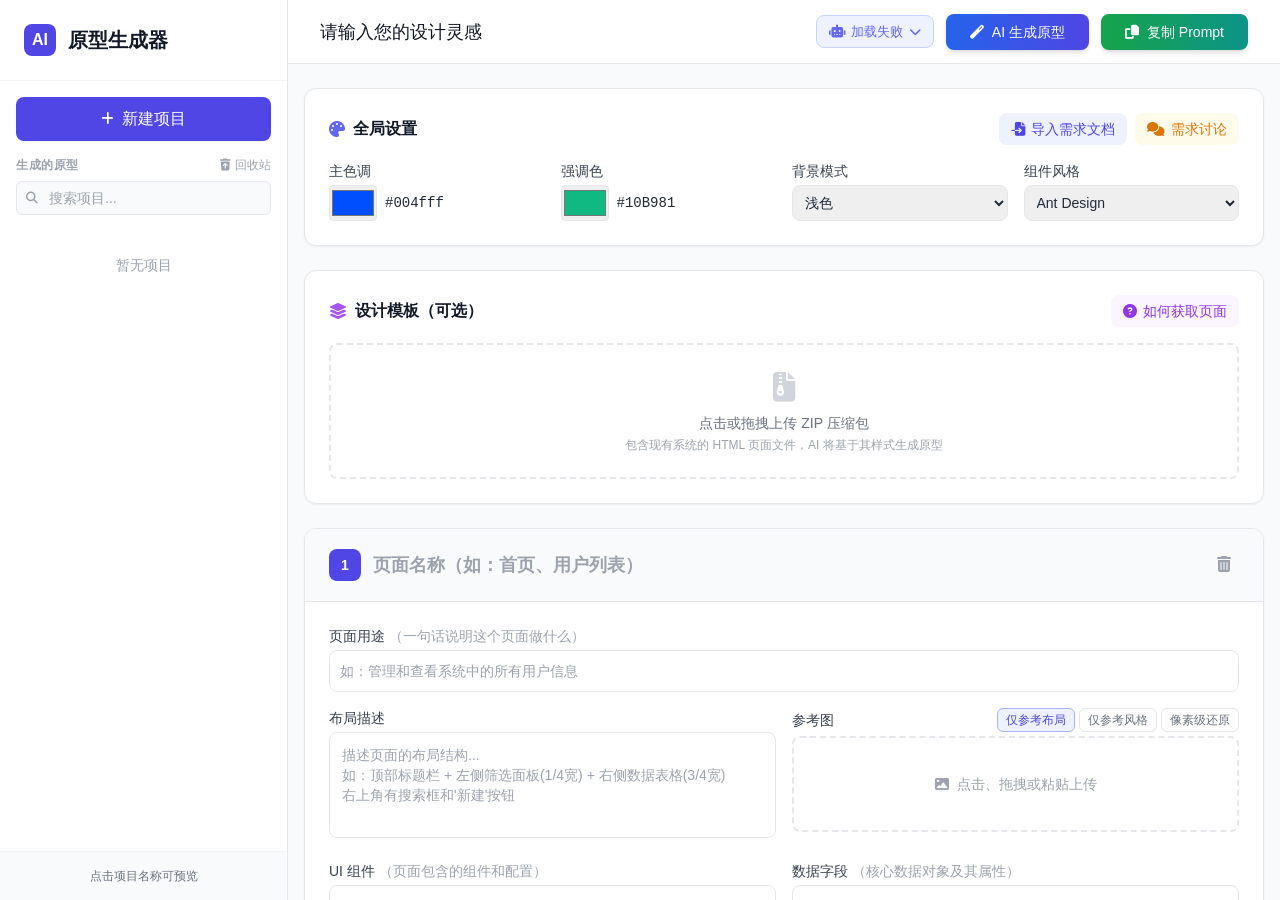
==== commit ab887488: "去除A2UI 实时渲染" ====
--- a/src/index.html
+++ b/src/index.html
@@ -413,14 +413,6 @@
                                 <option value="Material Design">Material Design</option>
                                 <option value="Tailwind UI">Tailwind UI</option>
                             </select>
-                        </div>
-                        <div class="flex items-center gap-2">
-                            <label class="relative inline-flex items-center cursor-pointer">
-                                <input type="checkbox" id="a2uiModeToggle" class="sr-only peer">
-                                <div class="w-9 h-5 bg-gray-200 peer-focus:outline-none rounded-full peer peer-checked:after:translate-x-full peer-checked:after:border-white after:content-[''] after:absolute after:top-[2px] after:left-[2px] after:bg-white after:border-gray-300 after:border after:rounded-full after:h-4 after:w-4 after:transition-all peer-checked:bg-indigo-600"></div>
-                            </label>
-                            <span class="text-sm text-gray-600">A2UI 实时渲染</span>
-                            <span class="text-xs text-gray-400" title="启用后 AI 以组件树协议输出，支持生成过程中实时预览页面结构（实验性功能）">（实验性）</span>
                         </div>
                     </div>
 
@@ -1533,7 +1525,6 @@
     <script src="script.js?v=20260507"></script>
     <script src="generation-panel.js"></script>
     <script src="canvas-studio.js"></script>
-    <script src="/src/static/js/a2ui-renderer.js"></script>
 </body>
 
 </html>
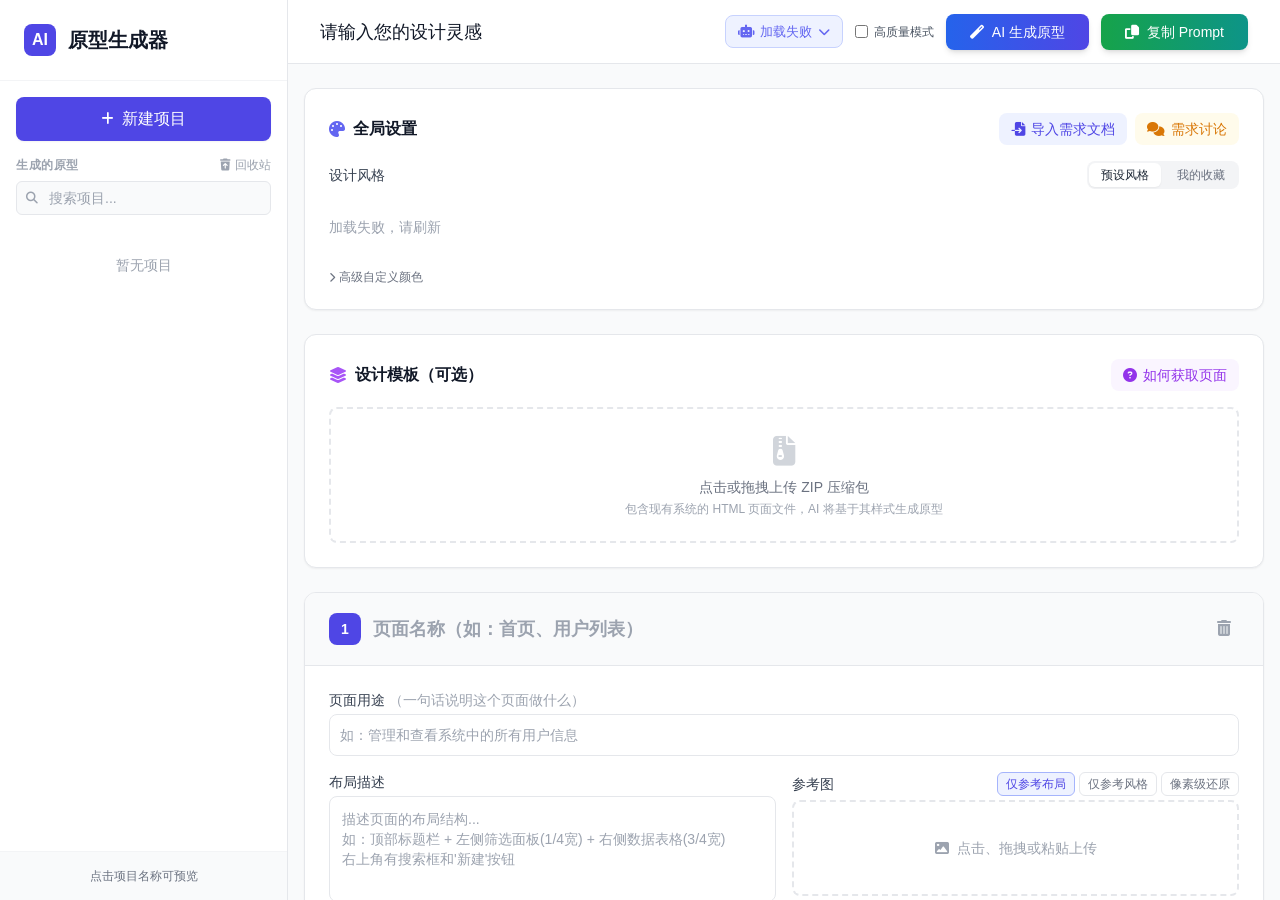
==== commit 50a3a19d: "增加预设风格" ====
--- a/src/index.html
+++ b/src/index.html
@@ -350,6 +350,10 @@
                         </div>
                     </div>
                 </div>
+                <label class="flex items-center gap-1.5 text-xs text-gray-600 cursor-pointer select-none" title="启用后AI会审查并修复生成的代码，质量更高但速度较慢">
+                    <input type="checkbox" id="enableCodeReview" class="rounded border-gray-300 text-indigo-600 focus:ring-indigo-500">
+                    <span>高质量模式</span>
+                </label>
                 <button id="aiGenerateBtn"
                     class="bg-gradient-to-r from-blue-600 to-indigo-600 hover:from-blue-700 hover:to-indigo-700 text-white px-6 py-2 rounded-lg text-sm font-medium shadow-md hover:shadow-lg transition-all flex items-center gap-2">
                     <i class="fas fa-magic"></i> AI 生成原型
@@ -382,39 +386,65 @@
                             </button>
                         </div>
                     </div>
-                    <div class="grid grid-cols-2 md:grid-cols-4 gap-4">
-                        <div>
-                            <label class="block text-sm font-medium text-gray-700 mb-1">主色调</label>
-                            <div class="flex items-center gap-2">
-                                <input type="color" id="primaryColor" value="#004fff"
-                                    class="h-9 w-12 rounded border cursor-pointer">
-                                <span id="primaryColorValue" class="text-sm font-mono">#004fff</span>
-                            </div>
-                        </div>
-                        <div>
-                            <label class="block text-sm font-medium text-gray-700 mb-1">强调色</label>
-                            <div class="flex items-center gap-2">
-                                <input type="color" id="secondaryColor" value="#10B981"
-                                    class="h-9 w-12 rounded border cursor-pointer">
-                                <span id="secondaryColorValue" class="text-sm font-mono">#10B981</span>
-                            </div>
-                        </div>
-                        <div>
-                            <label class="block text-sm font-medium text-gray-700 mb-1">背景模式</label>
-                            <select id="backgroundMode" class="w-full rounded-lg border-gray-200 border p-2 text-sm">
-                                <option value="light">浅色</option>
-                                <option value="dark">深色</option>
-                            </select>
-                        </div>
-                        <div>
-                            <label class="block text-sm font-medium text-gray-700 mb-1">组件风格</label>
-                            <select id="componentStyle" class="w-full rounded-lg border-gray-200 border p-2 text-sm">
-                                <option value="Ant Design">Ant Design</option>
-                                <option value="Material Design">Material Design</option>
-                                <option value="Tailwind UI">Tailwind UI</option>
-                            </select>
-                        </div>
-                    </div>
+
+                    <!-- 设计风格选择器 -->
+                    <div class="mb-4">
+                        <div class="flex items-center justify-between mb-3">
+                            <label class="block text-sm font-medium text-gray-700">设计风格</label>
+                            <div class="flex items-center gap-3">
+                                <span id="dsRecommendHint" class="text-xs text-indigo-500 hidden"><i class="fas fa-lightbulb"></i> 根据你的需求推荐</span>
+                                <div class="flex gap-1 bg-gray-100 rounded-lg p-0.5">
+                                    <button id="dsTabPreset" onclick="switchDSTab('preset')" class="px-3 py-1 text-xs font-medium rounded-md bg-white shadow-sm transition-colors">预设风格</button>
+                                    <button id="dsTabFavorite" onclick="switchDSTab('favorite')" class="px-3 py-1 text-xs font-medium rounded-md text-gray-500 transition-colors">我的收藏</button>
+                                </div>
+                            </div>
+                        </div>
+                        <input type="hidden" id="designSystemId" value="">
+                        <div id="designSystemGrid" class="grid grid-cols-3 md:grid-cols-4 lg:grid-cols-6 gap-2.5">
+                            <div class="text-sm text-gray-400 py-4">加载中...</div>
+                        </div>
+                    </div>
+
+                    <!-- 高级自定义颜色（可折叠） -->
+                    <details class="mt-2 group">
+                        <summary class="text-xs text-gray-500 cursor-pointer hover:text-gray-700 select-none flex items-center gap-1">
+                            <i class="fas fa-chevron-right text-[10px] group-open:rotate-90 transition-transform"></i>
+                            高级自定义颜色
+                        </summary>
+                        <div class="grid grid-cols-2 md:grid-cols-4 gap-4 mt-3">
+                            <div>
+                                <label class="block text-sm font-medium text-gray-700 mb-1">主色调</label>
+                                <div class="flex items-center gap-2">
+                                    <input type="color" id="primaryColor" value="#004fff"
+                                        class="h-9 w-12 rounded border cursor-pointer">
+                                    <span id="primaryColorValue" class="text-sm font-mono">#004fff</span>
+                                </div>
+                            </div>
+                            <div>
+                                <label class="block text-sm font-medium text-gray-700 mb-1">强调色</label>
+                                <div class="flex items-center gap-2">
+                                    <input type="color" id="secondaryColor" value="#10B981"
+                                        class="h-9 w-12 rounded border cursor-pointer">
+                                    <span id="secondaryColorValue" class="text-sm font-mono">#10B981</span>
+                                </div>
+                            </div>
+                            <div>
+                                <label class="block text-sm font-medium text-gray-700 mb-1">背景模式</label>
+                                <select id="backgroundMode" class="w-full rounded-lg border-gray-200 border p-2 text-sm">
+                                    <option value="light">浅色</option>
+                                    <option value="dark">深色</option>
+                                </select>
+                            </div>
+                            <div>
+                                <label class="block text-sm font-medium text-gray-700 mb-1">组件风格</label>
+                                <select id="componentStyle" class="w-full rounded-lg border-gray-200 border p-2 text-sm">
+                                    <option value="Ant Design">Ant Design</option>
+                                    <option value="Material Design">Material Design</option>
+                                    <option value="Tailwind UI">Tailwind UI</option>
+                                </select>
+                            </div>
+                        </div>
+                    </details>
 
                 </section>
 
@@ -550,6 +580,10 @@
                 <button id="regenerateFromRecord"
                     class="px-4 py-2 bg-indigo-600 hover:bg-indigo-700 text-white rounded-lg transition flex items-center gap-2">
                     <i class="fas fa-redo"></i> 加载并重新生成
+                </button>
+                <button id="saveStyleFromRecordBtn"
+                    class="px-4 py-2 bg-amber-500 hover:bg-amber-600 text-white rounded-lg transition flex items-center gap-2">
+                    <i class="fas fa-star"></i> 收藏风格
                 </button>
             </div>
         </div>
